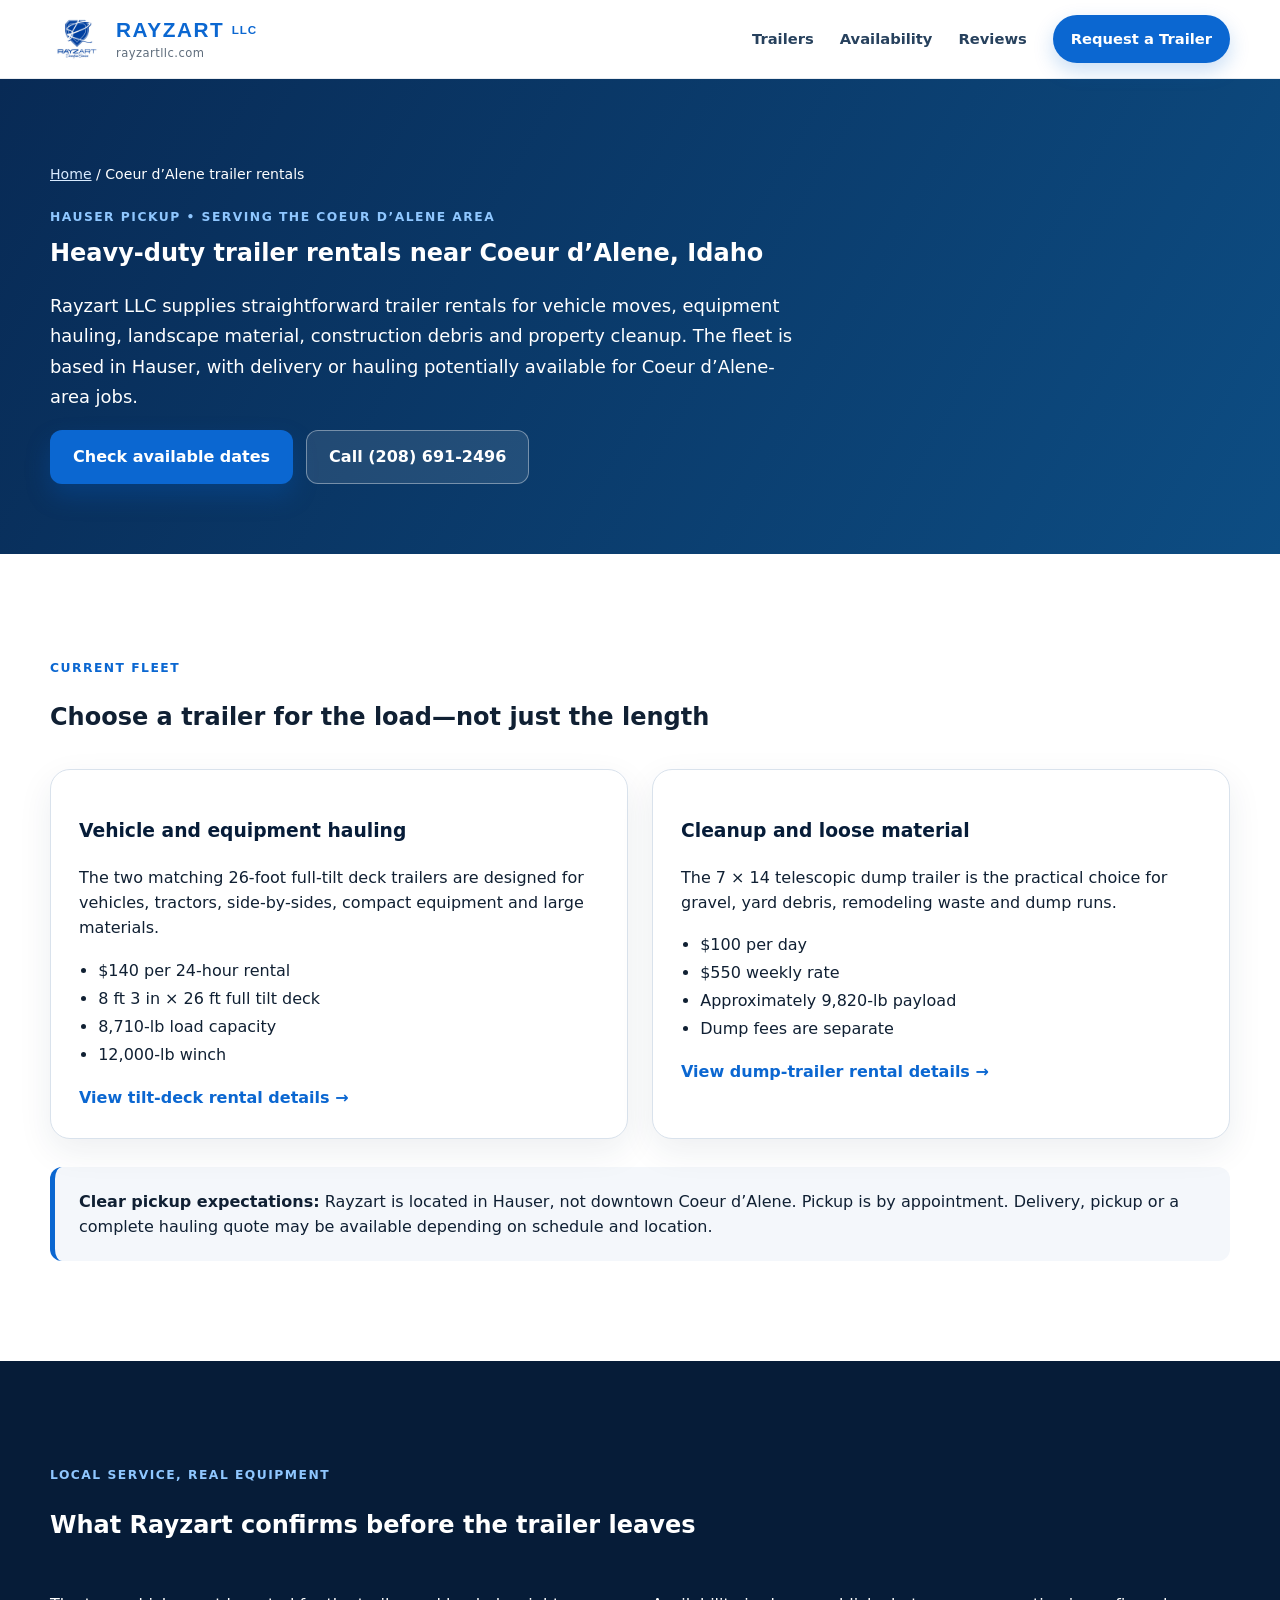
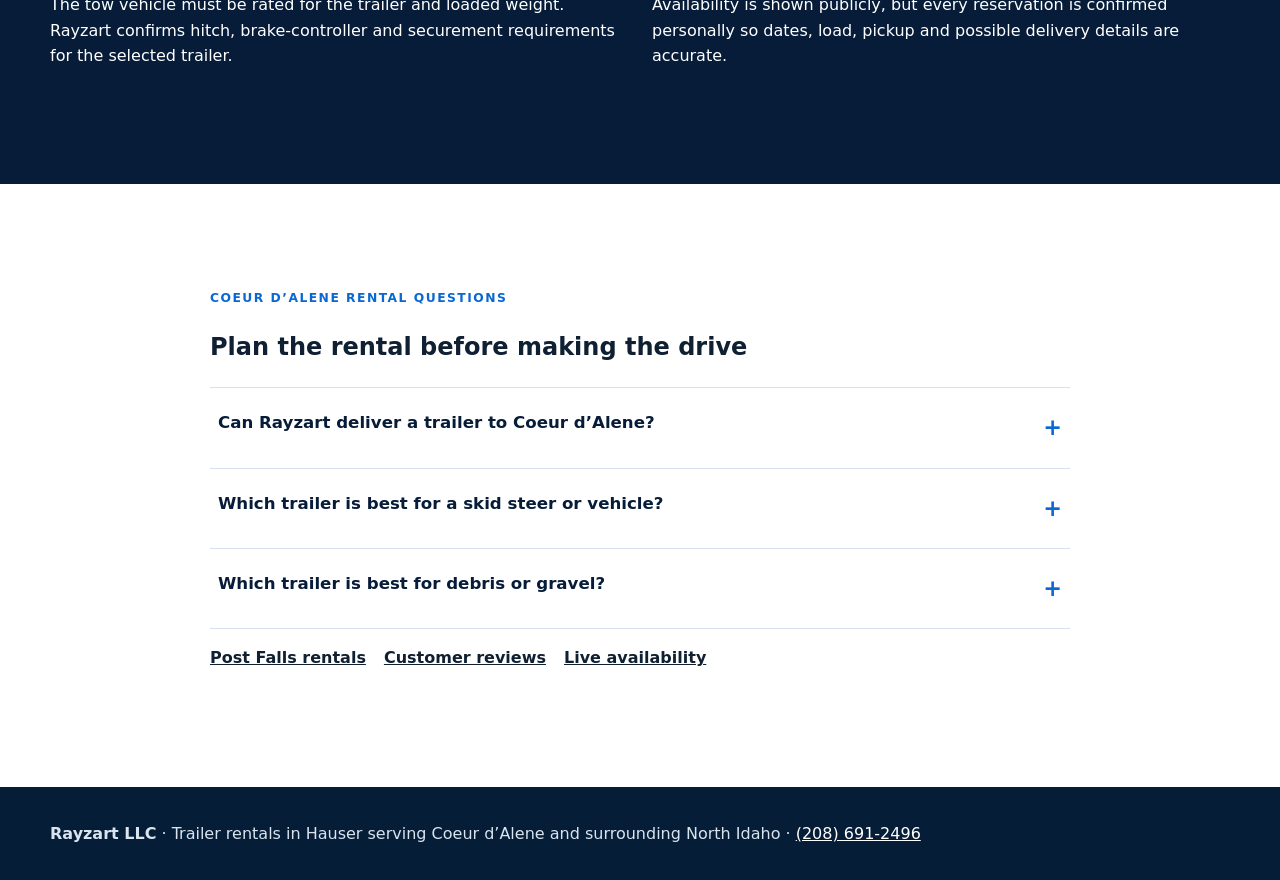
==== coeur-dalene-trailer-rental/index.html @ 51b3e33e "Add coeur-dalene-trailer-rental search landing page" ====
<!doctype html>
<html lang="en">
<head>
  <meta charset="utf-8">
  <meta name="viewport" content="width=device-width,initial-scale=1,viewport-fit=cover">
  <title>Trailer Rentals Near Coeur d’Alene, ID | Rayzart LLC</title>
  <meta name="description" content="Heavy-duty tilt-deck and dump trailer rentals serving Coeur d’Alene and North Idaho. See clear rates, Hauser pickup details, towing requirements and availability.">
  <meta name="robots" content="index,follow,max-image-preview:large">
  <link rel="canonical" href="https://rayzartllc.com/coeur-dalene-trailer-rental/">
  <meta property="og:title" content="Trailer Rentals Near Coeur d’Alene, Idaho | Rayzart LLC">
  <meta property="og:description" content="Tilt-deck and dump trailer rentals for Coeur d’Alene-area projects, with pickup in Hauser.">
  <meta property="og:type" content="website">
  <meta property="og:url" content="https://rayzartllc.com/coeur-dalene-trailer-rental/">
  <meta property="og:image" content="https://rayzartllc.com/assets/images/rayzart-social.webp">
  <link rel="icon" href="/assets/images/rayzart-logo.png">
  <link rel="stylesheet" href="/assets/styles.css?v=20260804-2">
  <script type="application/ld+json">
  {
    "@context": "https://schema.org",
    "@graph": [
      {
        "@type": "LocalBusiness",
        "@id": "https://rayzartllc.com/#business",
        "name": "Rayzart LLC",
        "legalName": "Rayzart Diversified Services LLC",
        "url": "https://rayzartllc.com/",
        "telephone": "+1-208-691-2496",
        "priceRange": "$100-$140 per day",
        "address": {"@type": "PostalAddress", "streetAddress": "18281 W Spuler Ln", "addressLocality": "Hauser", "addressRegion": "ID", "postalCode": "83854", "addressCountry": "US"}
      },
      {
        "@type": "Service",
        "@id": "https://rayzartllc.com/coeur-dalene-trailer-rental/#service",
        "name": "Trailer rentals serving Coeur d’Alene, Idaho",
        "serviceType": "Trailer rental service",
        "provider": {"@id": "https://rayzartllc.com/#business"},
        "areaServed": {"@type": "City", "name": "Coeur d’Alene, Idaho"},
        "url": "https://rayzartllc.com/coeur-dalene-trailer-rental/"
      }
    ]
  }
  </script>
  <style>
    .seo-hero{background:linear-gradient(120deg,#082a55,#0d4d83);color:#fff;padding:84px 0 70px}.seo-hero h1{color:#fff;max-width:880px;margin:.4rem 0 1rem}.seo-hero p{max-width:760px;font-size:1.12rem;line-height:1.7}
    .seo-breadcrumbs{font-size:.88rem;margin-bottom:18px}.seo-breadcrumbs a{color:#d9ebff}.seo-grid{display:grid;grid-template-columns:repeat(2,minmax(0,1fr));gap:24px;margin-top:32px}.seo-card{border:1px solid var(--line);border-radius:20px;padding:28px;background:#fff;box-shadow:0 12px 34px rgba(20,49,77,.08)}.seo-card h2,.seo-card h3{color:var(--navy)}.seo-card ul{padding-left:1.2rem;line-height:1.75}.seo-note{background:#f4f7fb;border-left:5px solid var(--blue);padding:22px 24px;border-radius:12px;margin-top:28px}.seo-links a{font-weight:700;margin-right:18px}.seo-footer{padding:34px 0;background:#061d38;color:#d9e4ef}.seo-footer a{color:#fff}@media(max-width:760px){.seo-grid{grid-template-columns:1fr}.seo-hero{padding:58px 0 52px}}
  </style>
</head>
<body>
  <header class="site-header"><div class="container header-inner"><a class="brand" href="/" aria-label="Rayzart LLC home"><img src="/assets/images/rayzart-logo.png" alt="Rayzart logo" width="58" height="58"><span><strong>RAYZART<b class="brand-llc"> LLC</b></strong><small>rayzartllc.com</small></span></a><nav class="main-nav" aria-label="Main navigation"><a href="/#trailers">Trailers</a><a href="/#availability">Availability</a><a href="/#reviews">Reviews</a><a href="/#contact" class="nav-cta">Request a Trailer</a></nav></div></header>
  <main>
    <section class="seo-hero"><div class="container"><div class="seo-breadcrumbs"><a href="/">Home</a> / Coeur d’Alene trailer rentals</div><span class="section-kicker light">Hauser pickup • Serving the Coeur d’Alene area</span><h1>Heavy-duty trailer rentals near Coeur d’Alene, Idaho</h1><p>Rayzart LLC supplies straightforward trailer rentals for vehicle moves, equipment hauling, landscape material, construction debris and property cleanup. The fleet is based in Hauser, with delivery or hauling potentially available for Coeur d’Alene-area jobs.</p><div class="hero-actions"><a class="button button-primary" href="/#availability">Check available dates</a><a class="button button-secondary" href="tel:+12086912496">Call (208) 691-2496</a></div></div></section>
    <section class="section"><div class="container"><span class="section-kicker">Current fleet</span><h2>Choose a trailer for the load—not just the length</h2><div class="seo-grid"><article class="seo-card"><h3>Vehicle and equipment hauling</h3><p>The two matching 26-foot full-tilt deck trailers are designed for vehicles, tractors, side-by-sides, compact equipment and large materials.</p><ul><li>$140 per 24-hour rental</li><li>8 ft 3 in × 26 ft full tilt deck</li><li>8,710-lb load capacity</li><li>12,000-lb winch</li></ul><a class="text-link" href="/tilt-deck-trailer-rental/">View tilt-deck rental details →</a></article><article class="seo-card"><h3>Cleanup and loose material</h3><p>The 7 × 14 telescopic dump trailer is the practical choice for gravel, yard debris, remodeling waste and dump runs.</p><ul><li>$100 per day</li><li>$550 weekly rate</li><li>Approximately 9,820-lb payload</li><li>Dump fees are separate</li></ul><a class="text-link" href="/dump-trailer-rental/">View dump-trailer rental details →</a></article></div><div class="seo-note"><strong>Clear pickup expectations:</strong> Rayzart is located in Hauser, not downtown Coeur d’Alene. Pickup is by appointment. Delivery, pickup or a complete hauling quote may be available depending on schedule and location.</div></div></section>
    <section class="section section-dark"><div class="container"><span class="section-kicker light">Local service, real equipment</span><h2>What Rayzart confirms before the trailer leaves</h2><div class="seo-grid"><div><p>The tow vehicle must be rated for the trailer and loaded weight. Rayzart confirms hitch, brake-controller and securement requirements for the selected trailer.</p></div><div><p>Availability is shown publicly, but every reservation is confirmed personally so dates, load, pickup and possible delivery details are accurate.</p></div></div></div></section>
    <section class="section"><div class="container narrow"><span class="section-kicker">Coeur d’Alene rental questions</span><h2>Plan the rental before making the drive</h2><div class="faq-list"><details><summary>Can Rayzart deliver a trailer to Coeur d’Alene?</summary><p>Delivery may be available for an added charge depending on the trailer, destination and schedule. Ask for a quote when requesting dates.</p></details><details><summary>Which trailer is best for a skid steer or vehicle?</summary><p>A tilt-deck trailer is generally the better fit for equipment or vehicles that roll onto the deck. Rayzart will confirm the machine dimensions, weight and towing setup before release.</p></details><details><summary>Which trailer is best for debris or gravel?</summary><p>The telescopic dump trailer is intended for loose material and cleanup loads. Dump fees are separate unless a written quote says otherwise.</p></details></div><p class="seo-links"><a href="/post-falls-trailer-rental/">Post Falls rentals</a><a href="/#reviews">Customer reviews</a><a href="/#availability">Live availability</a></p></div></section>
  </main>
  <footer class="seo-footer"><div class="container"><strong>Rayzart LLC</strong> · Trailer rentals in Hauser serving Coeur d’Alene and surrounding North Idaho · <a href="tel:+12086912496">(208) 691-2496</a></div></footer>
</body>
</html>
---- assets/styles.css ----
:root{
  --navy:#061c38;
  --navy-2:#082a55;
  --blue:#0b67d1;
  --blue-2:#2f86e8;
  --sky:#e9f3ff;
  --ink:#102033;
  --muted:#5f6d7c;
  --line:#d9e2ec;
  --paper:#ffffff;
  --off:#f5f8fb;
  --green:#137a51;
  --shadow:0 18px 50px rgba(5,29,58,.14);
  --radius:22px;
  --container:min(1180px,calc(100% - 40px));
}
*{box-sizing:border-box}
html{scroll-behavior:smooth}
body{margin:0;font-family:Inter,ui-sans-serif,system-ui,-apple-system,BlinkMacSystemFont,"Segoe UI",sans-serif;color:var(--ink);background:#fff;line-height:1.58}
img{max-width:100%;display:block}
a{color:inherit}
button,input,select,textarea{font:inherit}
button{cursor:pointer}
.container{width:var(--container);margin-inline:auto}
.narrow{max-width:860px}
.skip-link{position:absolute;left:-999px;top:8px;background:#fff;padding:10px 16px;z-index:9999}
.skip-link:focus{left:8px}
.sr-only{position:absolute!important;width:1px;height:1px;padding:0;margin:-1px;overflow:hidden;clip:rect(0,0,0,0);white-space:nowrap;border:0}

.site-header{position:sticky;top:0;z-index:100;background:rgba(255,255,255,.94);backdrop-filter:blur(16px);border-bottom:1px solid rgba(15,51,87,.09)}
.header-inner{height:78px;display:flex;align-items:center;justify-content:space-between;gap:20px}
.brand{display:flex;align-items:center;gap:12px;text-decoration:none}
.brand img{width:54px;height:54px;object-fit:contain}
.brand span{display:flex;flex-direction:column;line-height:1.05}
.brand strong{font-family:"Arial Black","Segoe UI Black","Arial",sans-serif;font-size:1.3rem;font-weight:900;letter-spacing:.075em;color:var(--blue)}
.brand-llc{font-size:.56em;letter-spacing:.08em;margin-left:.28em;vertical-align:.24em}
.brand small{font-size:.72rem;margin-top:6px;color:var(--muted);letter-spacing:.04em}
.main-nav{display:flex;align-items:center;gap:26px}
.main-nav a{text-decoration:none;font-weight:700;font-size:.92rem;color:#27415d}
.main-nav a:hover{color:var(--blue)}
.main-nav .nav-cta{background:var(--blue);color:white;padding:12px 18px;border-radius:999px;box-shadow:0 8px 20px rgba(11,103,209,.22)}
.menu-toggle{display:none;border:0;background:transparent;padding:8px}
.menu-toggle span:not(.sr-only){display:block;width:26px;height:2px;background:var(--navy);margin:5px}

.hero{position:relative;min-height:680px;display:grid;align-items:center;color:white;overflow:hidden}
.hero-media{position:absolute;inset:0;background-image:url("images/deck-trailer-hero.webp");background-size:cover;background-position:center 50%}
.hero-overlay{position:absolute;inset:0;background:linear-gradient(90deg,rgba(3,18,37,.93) 0%,rgba(5,30,61,.80) 44%,rgba(5,30,61,.22) 74%,rgba(5,30,61,.08) 100%),linear-gradient(0deg,rgba(3,18,37,.24),rgba(3,18,37,.08))}
.hero-content{position:relative;padding:110px 0 92px}
.eyebrow,.section-kicker{display:inline-block;font-weight:800;text-transform:uppercase;letter-spacing:.12em;font-size:.77rem;color:var(--blue)}
.eyebrow{color:#a9d3ff;background:rgba(14,95,184,.18);border:1px solid rgba(153,204,255,.25);padding:8px 12px;border-radius:999px}
.hero h1{max-width:760px;margin:22px 0 18px;font-size:clamp(3rem,6.2vw,5.9rem);line-height:.94;letter-spacing:-.055em}
.hero p{max-width:650px;font-size:1.2rem;color:#dbe9f8;margin:0 0 32px}
.hero-actions{display:flex;gap:13px;flex-wrap:wrap}
.button{display:inline-flex;justify-content:center;align-items:center;min-height:50px;padding:13px 22px;border-radius:12px;text-decoration:none;font-weight:850;border:1px solid transparent;transition:.2s ease}
.button:hover{transform:translateY(-2px)}
.button-primary{background:var(--blue);color:white;box-shadow:0 12px 24px rgba(5,94,196,.28)}
.button-secondary{background:rgba(255,255,255,.10);border-color:rgba(255,255,255,.38);color:white}
.button-light{background:#fff;color:var(--navy)}
.button-outline-light{border-color:rgba(255,255,255,.55);color:#fff;background:transparent}
.button-full{width:100%}
.trust-strip{margin-top:56px;display:flex;gap:0;width:min(700px,100%);border-top:1px solid rgba(255,255,255,.25);border-bottom:1px solid rgba(255,255,255,.25)}
.trust-strip div{display:flex;flex-direction:column;padding:18px 30px 18px 0;margin-right:30px;border-right:1px solid rgba(255,255,255,.2)}
.trust-strip div:last-child{border-right:0}
.trust-strip strong{font-size:1.05rem}
.trust-strip span{font-size:.78rem;color:#cbdced}

.quick-fit{background:var(--navy);color:#fff}
.quick-fit-grid{display:grid;grid-template-columns:1.1fr repeat(3,1fr);align-items:stretch}
.quick-fit-grid>div,.quick-fit-grid>a{padding:28px 26px;border-right:1px solid rgba(255,255,255,.12)}
.quick-fit-grid>a{display:flex;flex-direction:column;text-decoration:none;transition:.2s;background:rgba(255,255,255,.015)}
.quick-fit-grid>a:hover{background:rgba(47,134,232,.16)}
.quick-fit-grid h2{margin:4px 0 0;font-size:1.45rem}
.quick-fit-grid a span{font-size:.78rem;color:#aebfd1;margin-bottom:8px}
.quick-fit-grid a strong{font-size:.96rem}
.section-kicker.light{color:#8fc7ff}

.section{padding:100px 0}
.section-heading{margin-bottom:40px}
.section-heading.split{display:flex;justify-content:space-between;align-items:end;gap:40px}
.section-heading.centered{text-align:center;max-width:760px;margin:0 auto 44px}
.section-heading h2,.requirements-intro h2,.service-area h2,.availability-grid h2,.contact-card h2{font-size:clamp(2.1rem,4vw,3.6rem);line-height:1.05;letter-spacing:-.045em;margin:10px 0 14px;color:var(--navy)}
.section-heading p{max-width:520px;color:var(--muted);margin:0}

.trailer-grid{display:grid;grid-template-columns:repeat(3,1fr);gap:24px}
.trailer-card{background:#fff;border:1px solid var(--line);border-radius:var(--radius);overflow:hidden;box-shadow:0 12px 34px rgba(20,49,77,.08);display:flex;flex-direction:column}
.trailer-card:hover{box-shadow:var(--shadow)}
.card-image{position:relative;aspect-ratio:1.55;overflow:hidden;background:#dbe4ef}
.card-image img{width:100%;height:100%;object-fit:cover;transition:transform .5s}
.trailer-card:hover .card-image img{transform:scale(1.025)}
#dump-trailer .card-image img{transform:rotate(180deg)}
#dump-trailer:hover .card-image img{transform:rotate(180deg) scale(1.025)}
.badge{position:absolute;top:16px;left:16px;background:#fff;color:var(--navy);font-size:.72rem;font-weight:900;text-transform:uppercase;letter-spacing:.09em;padding:8px 10px;border-radius:999px;box-shadow:0 8px 20px rgba(0,0,0,.16)}
.badge-dark{background:var(--navy);color:#fff}
.badge-green{background:var(--green);color:#fff}
#dump-trailer .badge-green{top:auto;bottom:16px}
.card-body{padding:26px;display:flex;flex-direction:column;height:100%}
.card-topline{display:flex;justify-content:space-between;gap:18px;align-items:start}
.card-kicker{font-size:.72rem;color:var(--blue);font-weight:850;text-transform:uppercase;letter-spacing:.11em}
.card-body h3{font-size:1.55rem;line-height:1.05;margin:5px 0 0;color:var(--navy)}
.price{text-align:right;display:flex;flex-direction:column;white-space:nowrap}
.price strong{font-size:1.55rem;color:var(--blue);line-height:1}
.price span{font-size:.68rem;color:var(--muted);margin-top:5px}
.card-body>p{color:var(--muted);font-size:.94rem}
.spec-list{list-style:none;padding:0;margin:10px 0 24px;border-top:1px solid var(--line)}
.spec-list li{padding:9px 0;border-bottom:1px solid var(--line);font-size:.88rem;display:flex;align-items:center}
.spec-list li:before{content:"";width:7px;height:7px;border-radius:50%;background:var(--blue);margin-right:10px}
.text-link{margin-top:auto;color:var(--blue);font-weight:850;text-decoration:none}
.text-link span{transition:.2s;display:inline-block}
.text-link:hover span{transform:translateX(4px)}
.rental-note{margin-top:24px;background:var(--sky);border-left:4px solid var(--blue);border-radius:12px;padding:18px 22px;display:flex;gap:12px;align-items:center}
.rental-note span{color:#536b83}

.section-dark{background:var(--navy);color:#fff}
.availability-grid{display:grid;grid-template-columns:1.05fr .95fr;gap:70px;align-items:start}
.availability-grid h2{color:#fff}
.availability-grid>div>p{color:#c2d3e4;max-width:580px}
.availability-calendar{margin-top:32px;background:#fff;color:var(--ink);border-radius:20px;padding:22px;box-shadow:0 20px 55px rgba(0,0,0,.24)}
.calendar-month-bar{display:grid;grid-template-columns:42px 1fr 42px;align-items:center;gap:10px;margin:0 0 14px}
.calendar-month-bar h3{text-align:center;margin:0;color:var(--navy);font-size:1.18rem}
.calendar-month-bar button{width:42px;height:38px;border:1px solid var(--line);border-radius:10px;background:#f5f8fb;color:var(--navy);font-size:1.55rem;line-height:1}
.calendar-month-bar button:hover:not(:disabled){border-color:var(--blue);color:var(--blue)}
.calendar-month-bar button:disabled{opacity:.35;cursor:not-allowed}
.calendar-grid{display:grid;grid-template-columns:repeat(7,minmax(0,1fr));gap:5px}
.calendar-weekday{text-align:center;color:var(--muted);font-size:.68rem;font-weight:900;text-transform:uppercase;padding:4px 0}
.calendar-day{position:relative;min-height:82px;border:1px solid #dbe5ee;border-radius:9px;background:#f8fbfd;color:var(--navy);padding:7px 5px;text-align:left;font-weight:850;overflow:hidden}
.calendar-day:hover:not(:disabled){border-color:var(--blue);box-shadow:0 0 0 2px rgba(11,103,209,.1)}
.calendar-day.today{box-shadow:inset 0 0 0 2px var(--blue)}
.calendar-day.past{background:#f3f5f7;color:#9aa5b1;opacity:.7;cursor:not-allowed}
.calendar-day.has-bookings{background:#fff;border-color:#cbd7e3}
.calendar-date-number{display:block;line-height:1}
.calendar-events{display:flex;flex-direction:column;gap:3px;margin-top:8px}
.calendar-booking{display:block;border-radius:5px;padding:3px 4px;color:#fff;font-size:.52rem;line-height:1.08;font-weight:900;letter-spacing:.01em;text-align:center}
.calendar-booking.trailer-23{background:#1768c5}
.calendar-booking.trailer-26{background:#b85c00}
.calendar-booking.trailer-dump{background:#187653}
.calendar-booking.trailer-deck-limited{background:#6a4ca3}
.calendar-empty{min-height:82px}
.calendar-legend{display:flex;flex-wrap:wrap;gap:9px 16px;margin-top:15px;font-size:.7rem;color:#52667a;font-weight:750}
.calendar-legend span{display:flex;align-items:center;gap:6px}
.calendar-legend i{width:12px;height:12px;border-radius:4px;border:0}
.calendar-legend .legend-23{background:#1768c5}
.calendar-legend .legend-26{background:#b85c00}
.calendar-legend .legend-dump{background:#187653}
.calendar-note{font-size:.72rem!important;color:var(--muted)!important;margin:13px 0 0!important;line-height:1.45}
.process{margin-top:38px;display:grid;gap:18px}
.process>div{display:grid;grid-template-columns:44px 1fr;gap:14px;align-items:start}
.process span{width:38px;height:38px;border-radius:50%;display:grid;place-items:center;background:#0e5fba;font-weight:900}
.process p{margin:0;color:#c6d7e7}
.process strong{color:#fff}
.availability-form{background:#fff;color:var(--ink);border-radius:var(--radius);padding:28px;box-shadow:0 24px 70px rgba(0,0,0,.3)}
.form-header{display:flex;justify-content:space-between;align-items:center;margin-bottom:22px;padding-bottom:16px;border-bottom:1px solid var(--line)}
.form-header strong{font-size:1.18rem;color:var(--navy)}
.form-header span{font-size:.74rem;color:var(--green);font-weight:800}
.availability-form label{display:block;font-size:.78rem;font-weight:850;color:#344c65;margin-bottom:14px}
.availability-form input,.availability-form select,.availability-form textarea{width:100%;margin-top:7px;border:1px solid #cbd7e3;border-radius:10px;padding:12px 13px;background:#fbfdff;color:var(--ink);outline:none}
.availability-form input:focus,.availability-form select:focus,.availability-form textarea:focus{border-color:var(--blue);box-shadow:0 0 0 3px rgba(11,103,209,.12)}
.form-row{display:grid;grid-template-columns:1fr 1fr;gap:14px}
.date-check{margin:-1px 0 15px;border-radius:10px;background:#edf5ff;color:#355a7d;padding:10px 12px;font-size:.76rem;line-height:1.4}
.date-check.limited{background:#fff4cf;color:#6d5200}
.date-check.booked{background:#fde7e7;color:#842929}
.date-check.open{background:#e9f7ef;color:#176640}
.form-status{min-height:24px;font-size:.83rem;margin:12px 0 0;color:#42617f}

.service-grid{display:grid;grid-template-columns:repeat(3,1fr);gap:20px}
.service-grid article{background:var(--off);padding:34px;border-radius:20px;border:1px solid #e1e8f0}
.service-number{font-size:.78rem;font-weight:900;letter-spacing:.15em;color:var(--blue)}
.service-grid h3{font-size:1.4rem;color:var(--navy);margin:30px 0 8px}
.service-grid p{color:var(--muted);margin:0}

.requirements{background:var(--off)}
.requirements-grid{display:grid;grid-template-columns:.75fr 1.25fr;gap:70px;align-items:start}
.requirements-intro{position:sticky;top:110px}
.requirements-intro p{color:var(--muted)}
.checklist{display:grid;grid-template-columns:1fr 1fr;gap:16px}
.checklist>div{background:#fff;border:1px solid var(--line);padding:23px;border-radius:16px;display:grid;grid-template-columns:34px 1fr;gap:12px}
.checklist span{width:28px;height:28px;border-radius:50%;background:#e8f4ff;color:var(--blue);font-weight:900;display:grid;place-items:center}
.checklist p{margin:0;color:var(--muted);font-size:.9rem}
.checklist strong{color:var(--navy)}

.service-area{padding:90px 0;background:linear-gradient(135deg,#082a55 0%,#0b67d1 100%);color:#fff;overflow:hidden}
.service-area-grid{display:grid;grid-template-columns:.85fr 1.15fr;gap:70px;align-items:center}
.service-area h2{color:#fff}
.service-area p{color:#d6e7f8;max-width:520px}
.city-cloud{display:flex;flex-wrap:wrap;gap:12px;align-content:center}
.city-cloud span{padding:12px 17px;border:1px solid rgba(255,255,255,.3);background:rgba(255,255,255,.08);border-radius:999px;font-weight:750;font-size:.9rem}
.city-cloud span:nth-child(2n){transform:translateY(5px)}

.faq-section{background:#fff}
.faq-list{border-top:1px solid var(--line)}
.faq-list details{border-bottom:1px solid var(--line)}
.faq-list summary{font-weight:850;color:var(--navy);font-size:1.04rem;padding:22px 8px;cursor:pointer;list-style:none;display:flex;justify-content:space-between}
.faq-list summary::-webkit-details-marker{display:none}
.faq-list summary:after{content:"+";color:var(--blue);font-size:1.4rem}
.faq-list details[open] summary:after{content:"–"}
.faq-list p{padding:0 8px 22px;color:var(--muted);margin:0;max-width:740px}

.contact-section{padding:0 0 100px}
.contact-card{border-radius:26px;background:var(--navy);color:#fff;padding:56px;display:flex;align-items:center;justify-content:space-between;gap:40px;box-shadow:var(--shadow)}
.contact-card h2{color:#fff;margin-bottom:10px}
.contact-card p{color:#cbdced;margin:0;max-width:610px}
.contact-actions{display:flex;gap:10px;flex-wrap:wrap;justify-content:flex-end;min-width:300px}
.contact-actions small{width:100%;text-align:right;color:#9eb3c8;margin-top:6px}

.site-footer{background:#041326;color:#aabbd0;padding:52px 0 90px}
.footer-grid{display:grid;grid-template-columns:1.6fr repeat(3,1fr);gap:30px;padding-bottom:30px;border-bottom:1px solid rgba(255,255,255,.12)}
.footer-grid>div{display:flex;flex-direction:column;gap:5px}
.footer-grid strong{color:#fff;font-size:.9rem}
.footer-grid span{font-size:.8rem}
.footer-brand{flex-direction:row!important;align-items:center;gap:12px!important}
.footer-brand img{width:48px;height:48px}
.footer-bottom{display:flex;justify-content:space-between;padding-top:22px;font-size:.78rem}
.footer-bottom a{color:#fff;text-decoration:none}

.mobile-action-bar{display:none}

@media (max-width:960px){
  .menu-toggle{display:block}
  .main-nav{display:none;position:absolute;top:78px;left:0;right:0;background:#fff;flex-direction:column;align-items:stretch;padding:18px 22px 24px;border-bottom:1px solid var(--line);box-shadow:0 14px 30px rgba(0,0,0,.12)}
  .main-nav.open{display:flex}
  .main-nav a{padding:10px 4px}
  .main-nav .nav-cta{text-align:center}
  .hero{min-height:650px}
  .hero-overlay{background:linear-gradient(90deg,rgba(3,18,37,.95),rgba(5,30,61,.74) 75%,rgba(5,30,61,.48))}
  .quick-fit-grid{grid-template-columns:1fr 1fr}
  .quick-fit-grid>div{grid-column:1/-1}
  .trailer-grid{grid-template-columns:1fr 1fr}
  .trailer-card:last-child{grid-column:1/-1}
  .availability-grid,.requirements-grid,.service-area-grid{grid-template-columns:1fr}
  .requirements-intro{position:static}
  .service-grid{grid-template-columns:1fr}
  .contact-card{align-items:flex-start;flex-direction:column}
  .contact-actions{justify-content:flex-start}
  .contact-actions small{text-align:left}
  .footer-grid{grid-template-columns:1fr 1fr}
}
@media (max-width:680px){
  :root{--container:min(100% - 28px,1180px)}
  body{padding-bottom:62px}
  .header-inner{height:70px}
  .brand img{width:48px;height:48px}
  .brand strong{font-size:1.08rem}
  .brand small{font-size:.64rem}
  .main-nav{top:70px}
  .hero{min-height:700px}
  .hero-media{background-position:55% center}
  .hero-content{padding:86px 0 70px}
  .hero h1{font-size:clamp(3rem,14vw,4.45rem)}
  .hero p{font-size:1rem}
  .hero-actions .button{width:100%}
  .trust-strip{margin-top:42px}
  .trust-strip div{padding:15px 12px 15px 0;margin-right:12px}
  .trust-strip span{font-size:.69rem}
  .quick-fit-grid{grid-template-columns:1fr}
  .quick-fit-grid>div,.quick-fit-grid>a{border-right:0;border-bottom:1px solid rgba(255,255,255,.12)}
  .section{padding:74px 0}
  .section-heading.split{display:block}
  .section-heading.split p{margin-top:16px}
  .trailer-grid{grid-template-columns:1fr}
  .trailer-card:last-child{grid-column:auto}
  .card-topline{gap:10px}
  .rental-note{align-items:flex-start;flex-direction:column}
  .availability-form{padding:22px 18px}
  .availability-calendar{padding:18px 13px}
  .calendar-day{min-height:68px;padding:6px 3px;font-size:.8rem}
  .calendar-empty{min-height:68px}
  .calendar-events{gap:2px;margin-top:6px}
  .calendar-booking{padding:3px 2px;font-size:.45rem;letter-spacing:-.01em}
  .calendar-grid{gap:3px}
  .form-row{grid-template-columns:1fr}
  .checklist{grid-template-columns:1fr}
  .contact-card{padding:34px 24px}
  .contact-actions,.contact-actions .button{width:100%}
  .footer-grid{grid-template-columns:1fr}
  .footer-bottom{flex-direction:column;gap:12px}
  .mobile-action-bar{display:grid;position:fixed;z-index:120;bottom:0;left:0;right:0;grid-template-columns:1fr 1.4fr 1fr;background:#fff;border-top:1px solid var(--line);box-shadow:0 -8px 28px rgba(3,23,46,.15);padding-bottom:env(safe-area-inset-bottom)}
  .mobile-action-bar a{padding:14px 8px;text-align:center;text-decoration:none;font-weight:850;color:var(--navy);font-size:.86rem}
  .mobile-action-bar a:nth-child(2){background:var(--blue);color:#fff}
}
@media (prefers-reduced-motion:reduce){
  html{scroll-behavior:auto}
  *,*:before,*:after{animation-duration:.01ms!important;transition-duration:.01ms!important}
}
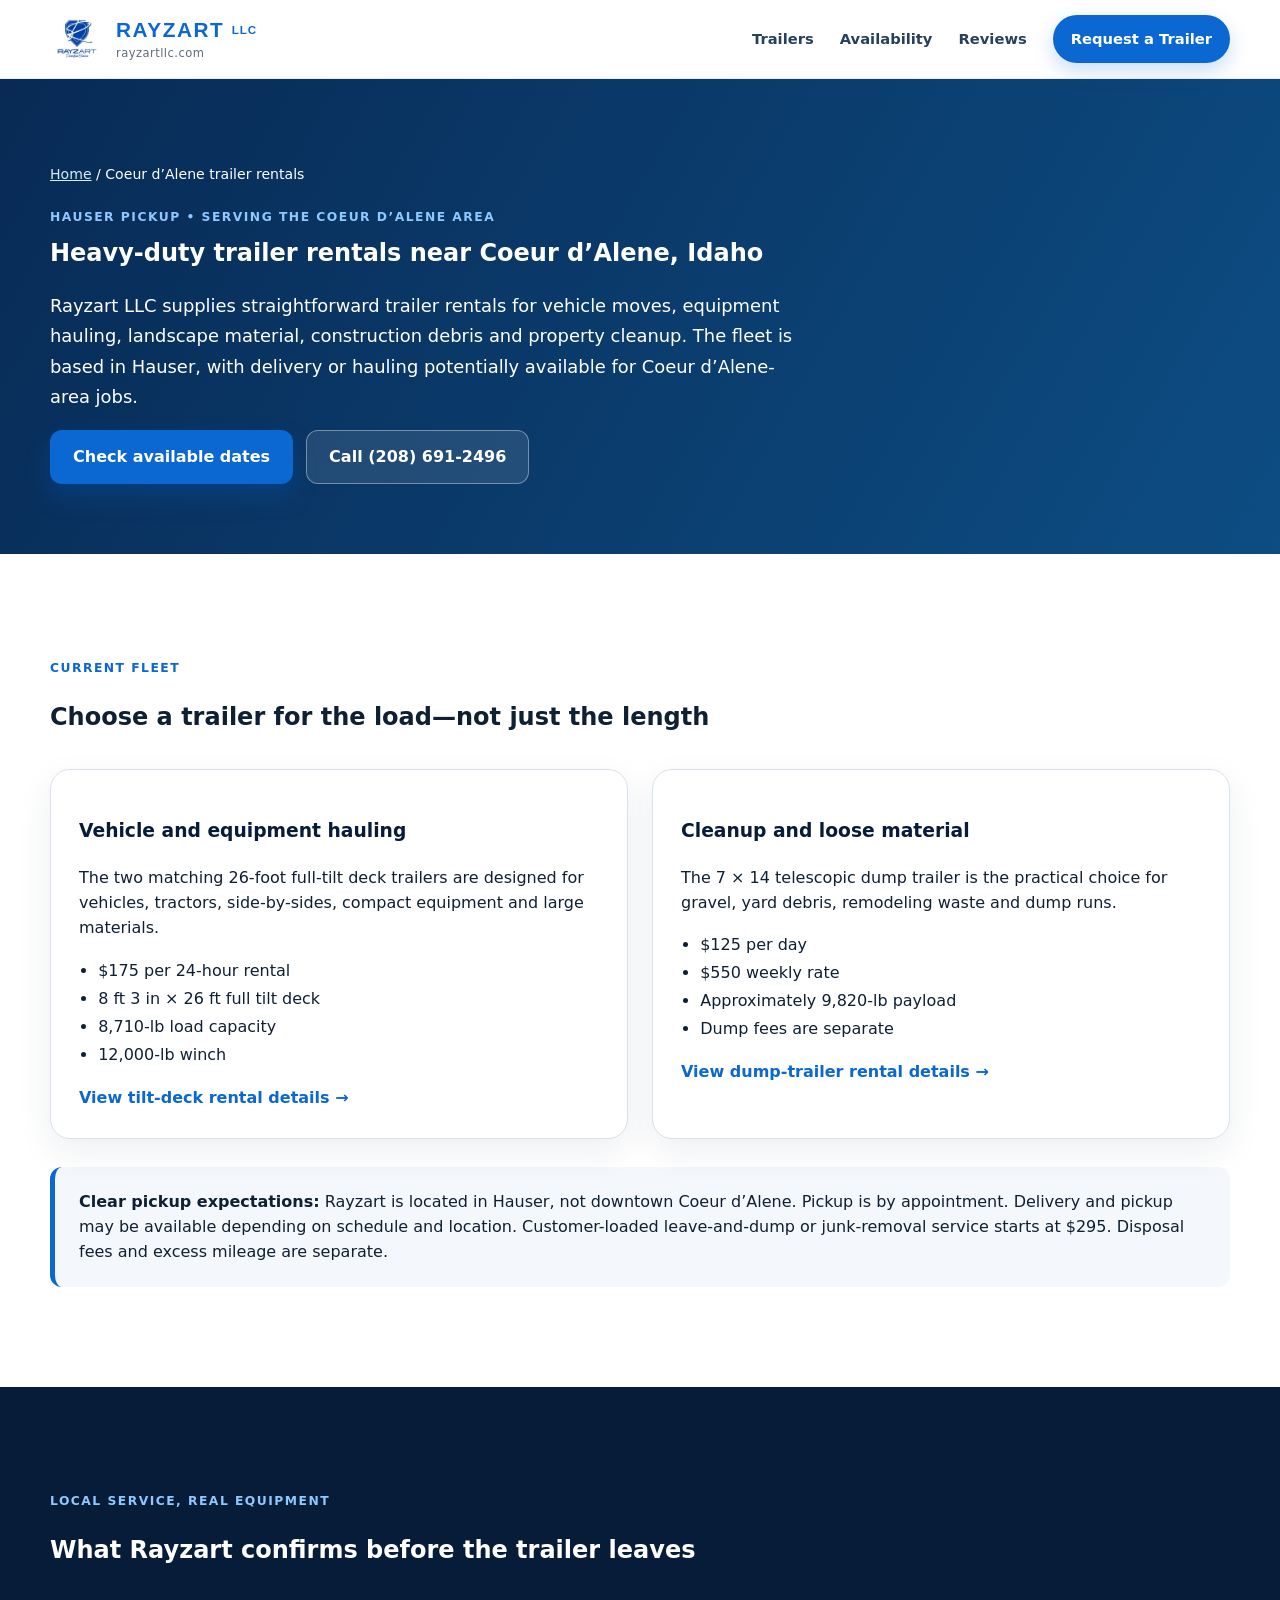
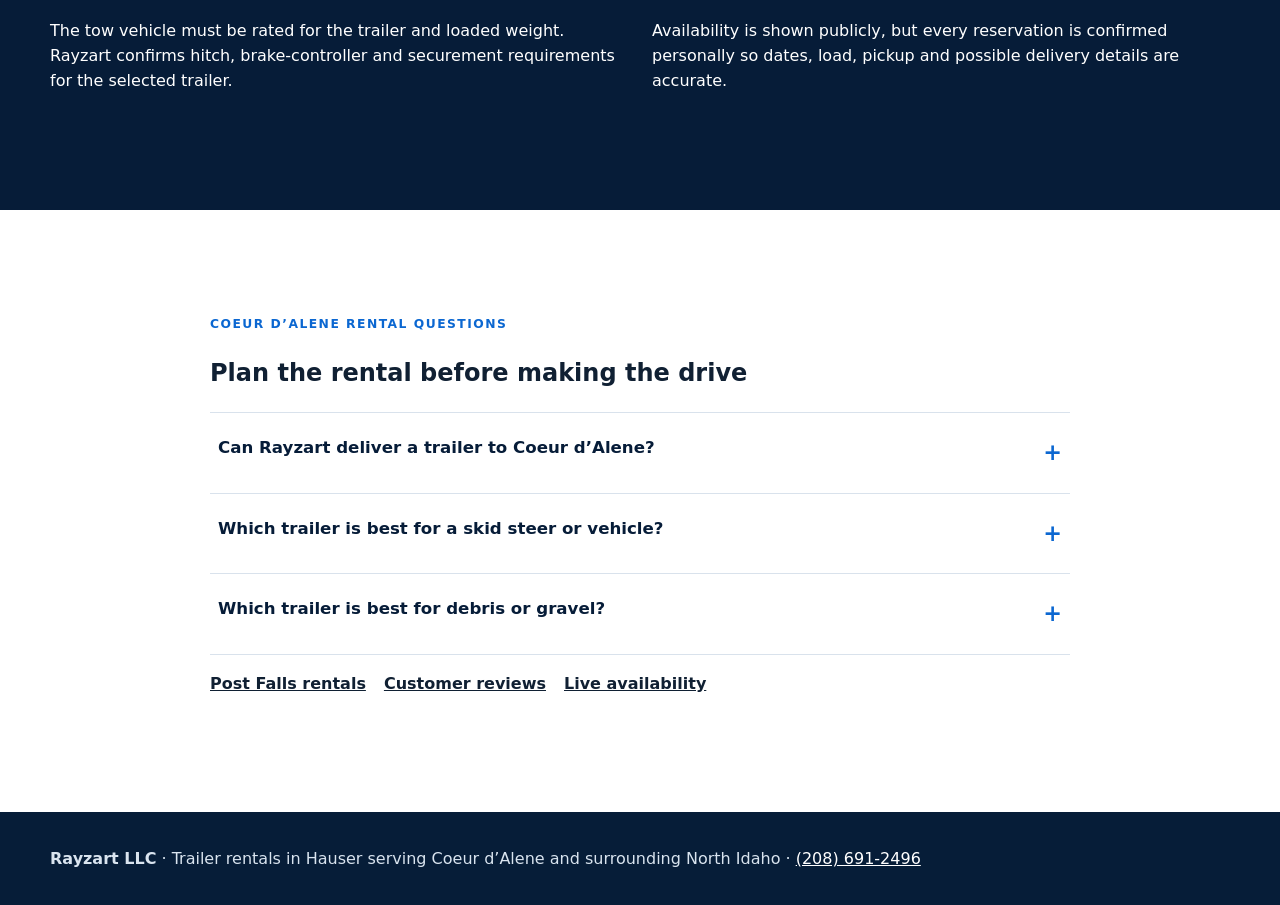
==== commit 13c48d30: "Update Coeur d'Alene trailer rental pricing" ====
--- a/coeur-dalene-trailer-rental/index.html
+++ b/coeur-dalene-trailer-rental/index.html
@@ -25,7 +25,7 @@
         "legalName": "Rayzart Diversified Services LLC",
         "url": "https://rayzartllc.com/",
         "telephone": "+1-208-691-2496",
-        "priceRange": "$100-$140 per day",
+        "priceRange": "$125-$175 per day",
         "address": {"@type": "PostalAddress", "streetAddress": "18281 W Spuler Ln", "addressLocality": "Hauser", "addressRegion": "ID", "postalCode": "83854", "addressCountry": "US"}
       },
       {
@@ -42,14 +42,14 @@
   </script>
   <style>
     .seo-hero{background:linear-gradient(120deg,#082a55,#0d4d83);color:#fff;padding:84px 0 70px}.seo-hero h1{color:#fff;max-width:880px;margin:.4rem 0 1rem}.seo-hero p{max-width:760px;font-size:1.12rem;line-height:1.7}
-    .seo-breadcrumbs{font-size:.88rem;margin-bottom:18px}.seo-breadcrumbs a{color:#d9ebff}.seo-grid{display:grid;grid-template-columns:repeat(2,minmax(0,1fr));gap:24px;margin-top:32px}.seo-card{border:1px solid var(--line);border-radius:20px;padding:28px;background:#fff;box-shadow:0 12px 34px rgba(20,49,77,.08)}.seo-card h2,.seo-card h3{color:var(--navy)}.seo-card ul{padding-left:1.2rem;line-height:1.75}.seo-note{background:#f4f7fb;border-left:5px solid var(--blue);padding:22px 24px;border-radius:12px;margin-top:28px}.seo-links a{font-weight:700;margin-right:18px}.seo-footer{padding:34px 0;background:#061d38;color:#d9e4ef}.seo-footer a{color:#fff}@media(max-width:760px){.seo-grid{grid-template-columns:1fr}.seo-hero{padding:58px 0 52px}}
+    .seo-breadcrumbs{font-size:.88rem;margin-bottom:18px}.seo-breadcrumbs a{color:#d9ebff}.seo-grid{display:grid;grid-template-columns:repeat(2,minmax(0,1fr));gap:24px;margin-top:32px}.seo-card{border:1px solid var(--line);border-radius:20px;padding:28px;background:#fff;box-shadow:0 12px 34px rgba(20,49,77,.08)}.seo-card h2,.seo-card h3{color:var(--navy)}.seo-card ul{padding-left:1.2rem;line-height:1.75}.seo-note{background:#f4f7fb;border-left:5px solid var(--blue);padding:22px 24px;border-radius:12px;margin-top:28px}.seo-links a{font-weight:700;margin-right:18px}.seo-footer{padding:34px 0;background:#061d38;color:#d9e4ef}.seo-footer a{color:#fff}.seo-header-cta{display:none}@media(max-width:960px){.seo-header-cta{display:inline-flex;padding:10px 14px;font-size:.85rem}}@media(max-width:760px){.seo-grid{grid-template-columns:1fr}.seo-hero{padding:58px 0 52px}}
   </style>
 </head>
 <body>
-  <header class="site-header"><div class="container header-inner"><a class="brand" href="/" aria-label="Rayzart LLC home"><img src="/assets/images/rayzart-logo.png" alt="Rayzart logo" width="58" height="58"><span><strong>RAYZART<b class="brand-llc"> LLC</b></strong><small>rayzartllc.com</small></span></a><nav class="main-nav" aria-label="Main navigation"><a href="/#trailers">Trailers</a><a href="/#availability">Availability</a><a href="/#reviews">Reviews</a><a href="/#contact" class="nav-cta">Request a Trailer</a></nav></div></header>
+  <header class="site-header"><div class="container header-inner"><a class="brand" href="/" aria-label="Rayzart LLC home"><img src="/assets/images/rayzart-logo.png" alt="Rayzart logo" width="58" height="58"><span><strong>RAYZART<b class="brand-llc"> LLC</b></strong><small>rayzartllc.com</small></span></a><nav class="main-nav" aria-label="Main navigation"><a href="/#trailers">Trailers</a><a href="/#availability">Availability</a><a href="/#reviews">Reviews</a><a href="/#contact" class="nav-cta">Request a Trailer</a></nav><a class="button button-primary seo-header-cta" href="/#availability">Check dates</a></div></header>
   <main>
     <section class="seo-hero"><div class="container"><div class="seo-breadcrumbs"><a href="/">Home</a> / Coeur d’Alene trailer rentals</div><span class="section-kicker light">Hauser pickup • Serving the Coeur d’Alene area</span><h1>Heavy-duty trailer rentals near Coeur d’Alene, Idaho</h1><p>Rayzart LLC supplies straightforward trailer rentals for vehicle moves, equipment hauling, landscape material, construction debris and property cleanup. The fleet is based in Hauser, with delivery or hauling potentially available for Coeur d’Alene-area jobs.</p><div class="hero-actions"><a class="button button-primary" href="/#availability">Check available dates</a><a class="button button-secondary" href="tel:+12086912496">Call (208) 691-2496</a></div></div></section>
-    <section class="section"><div class="container"><span class="section-kicker">Current fleet</span><h2>Choose a trailer for the load—not just the length</h2><div class="seo-grid"><article class="seo-card"><h3>Vehicle and equipment hauling</h3><p>The two matching 26-foot full-tilt deck trailers are designed for vehicles, tractors, side-by-sides, compact equipment and large materials.</p><ul><li>$140 per 24-hour rental</li><li>8 ft 3 in × 26 ft full tilt deck</li><li>8,710-lb load capacity</li><li>12,000-lb winch</li></ul><a class="text-link" href="/tilt-deck-trailer-rental/">View tilt-deck rental details →</a></article><article class="seo-card"><h3>Cleanup and loose material</h3><p>The 7 × 14 telescopic dump trailer is the practical choice for gravel, yard debris, remodeling waste and dump runs.</p><ul><li>$100 per day</li><li>$550 weekly rate</li><li>Approximately 9,820-lb payload</li><li>Dump fees are separate</li></ul><a class="text-link" href="/dump-trailer-rental/">View dump-trailer rental details →</a></article></div><div class="seo-note"><strong>Clear pickup expectations:</strong> Rayzart is located in Hauser, not downtown Coeur d’Alene. Pickup is by appointment. Delivery, pickup or a complete hauling quote may be available depending on schedule and location.</div></div></section>
+    <section class="section"><div class="container"><span class="section-kicker">Current fleet</span><h2>Choose a trailer for the load—not just the length</h2><div class="seo-grid"><article class="seo-card"><h3>Vehicle and equipment hauling</h3><p>The two matching 26-foot full-tilt deck trailers are designed for vehicles, tractors, side-by-sides, compact equipment and large materials.</p><ul><li>$175 per 24-hour rental</li><li>8 ft 3 in × 26 ft full tilt deck</li><li>8,710-lb load capacity</li><li>12,000-lb winch</li></ul><a class="text-link" href="/tilt-deck-trailer-rental/">View tilt-deck rental details →</a></article><article class="seo-card"><h3>Cleanup and loose material</h3><p>The 7 × 14 telescopic dump trailer is the practical choice for gravel, yard debris, remodeling waste and dump runs.</p><ul><li>$125 per day</li><li>$550 weekly rate</li><li>Approximately 9,820-lb payload</li><li>Dump fees are separate</li></ul><a class="text-link" href="/dump-trailer-rental/">View dump-trailer rental details →</a></article></div><div class="seo-note"><strong>Clear pickup expectations:</strong> Rayzart is located in Hauser, not downtown Coeur d’Alene. Pickup is by appointment. Delivery and pickup may be available depending on schedule and location. Customer-loaded leave-and-dump or junk-removal service starts at $295. Disposal fees and excess mileage are separate.</div></div></section>
     <section class="section section-dark"><div class="container"><span class="section-kicker light">Local service, real equipment</span><h2>What Rayzart confirms before the trailer leaves</h2><div class="seo-grid"><div><p>The tow vehicle must be rated for the trailer and loaded weight. Rayzart confirms hitch, brake-controller and securement requirements for the selected trailer.</p></div><div><p>Availability is shown publicly, but every reservation is confirmed personally so dates, load, pickup and possible delivery details are accurate.</p></div></div></div></section>
     <section class="section"><div class="container narrow"><span class="section-kicker">Coeur d’Alene rental questions</span><h2>Plan the rental before making the drive</h2><div class="faq-list"><details><summary>Can Rayzart deliver a trailer to Coeur d’Alene?</summary><p>Delivery may be available for an added charge depending on the trailer, destination and schedule. Ask for a quote when requesting dates.</p></details><details><summary>Which trailer is best for a skid steer or vehicle?</summary><p>A tilt-deck trailer is generally the better fit for equipment or vehicles that roll onto the deck. Rayzart will confirm the machine dimensions, weight and towing setup before release.</p></details><details><summary>Which trailer is best for debris or gravel?</summary><p>The telescopic dump trailer is intended for loose material and cleanup loads. Dump fees are separate unless a written quote says otherwise.</p></details></div><p class="seo-links"><a href="/post-falls-trailer-rental/">Post Falls rentals</a><a href="/#reviews">Customer reviews</a><a href="/#availability">Live availability</a></p></div></section>
   </main>
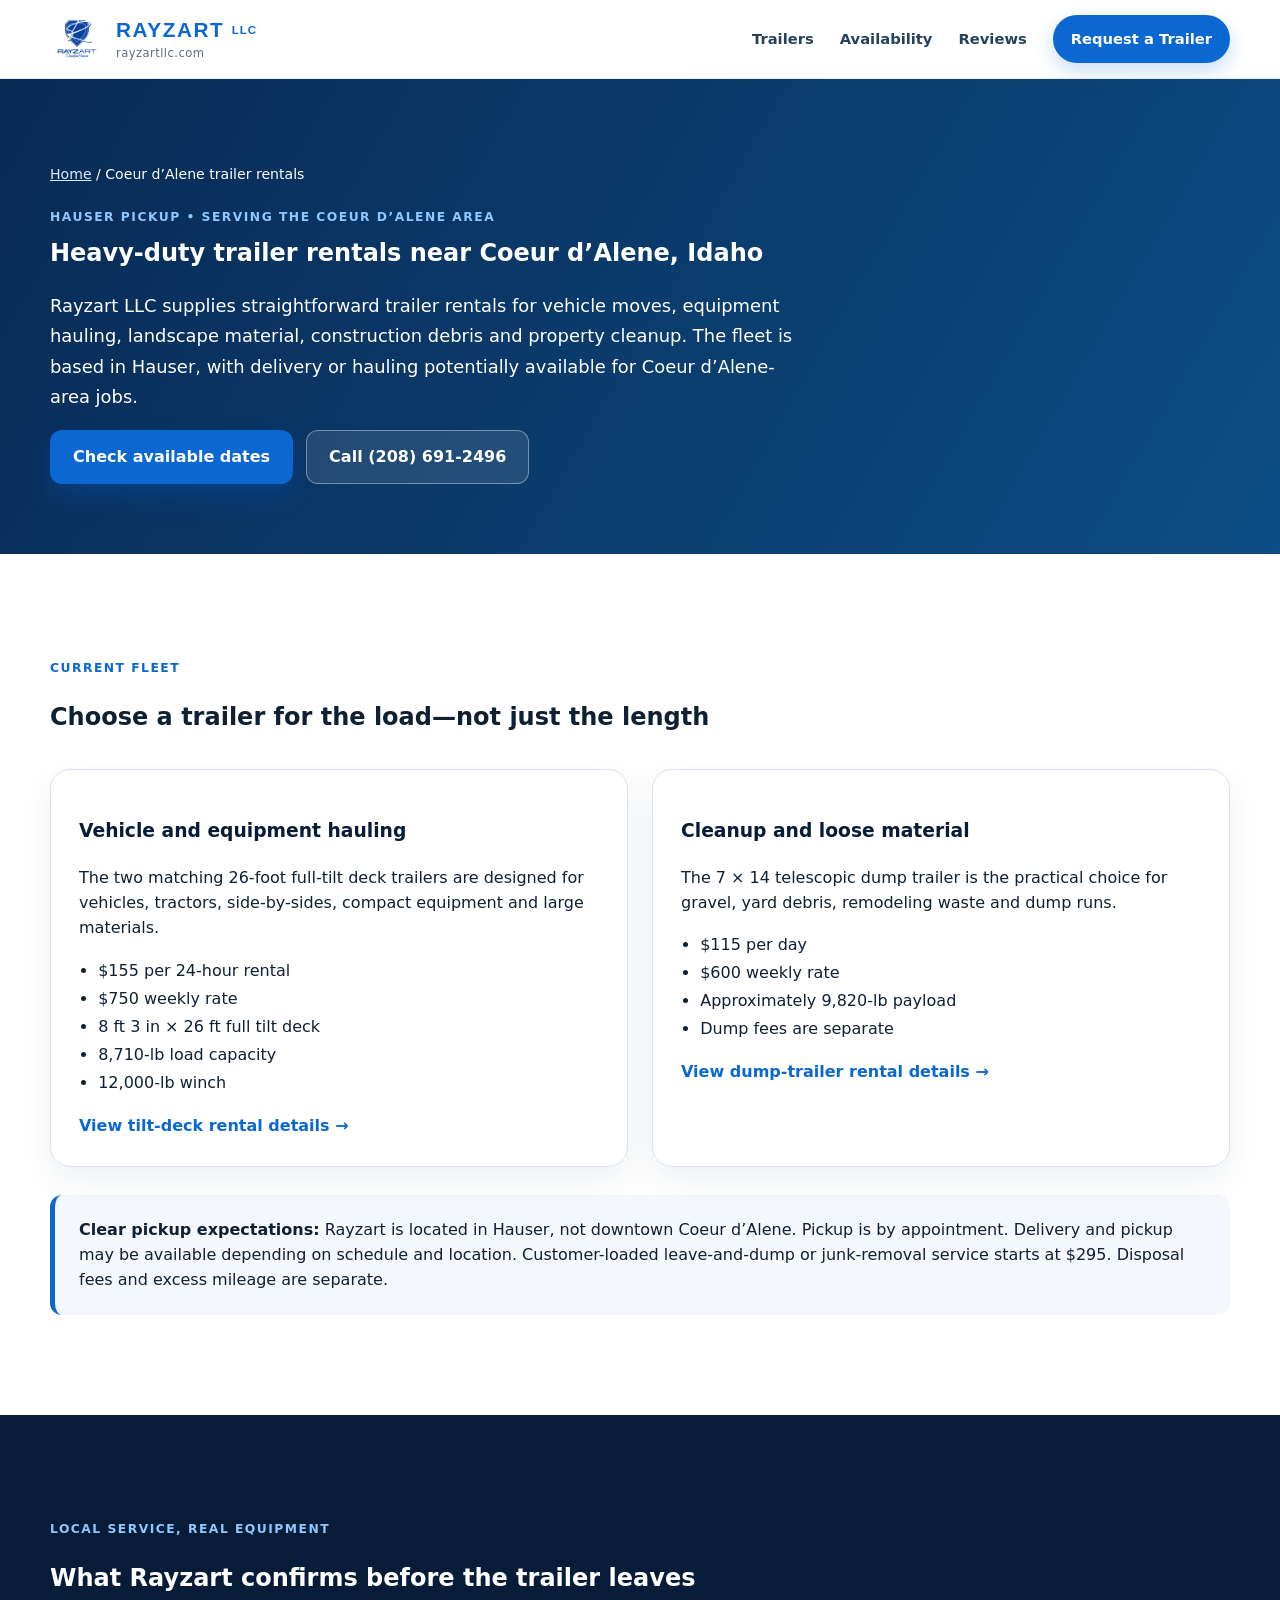
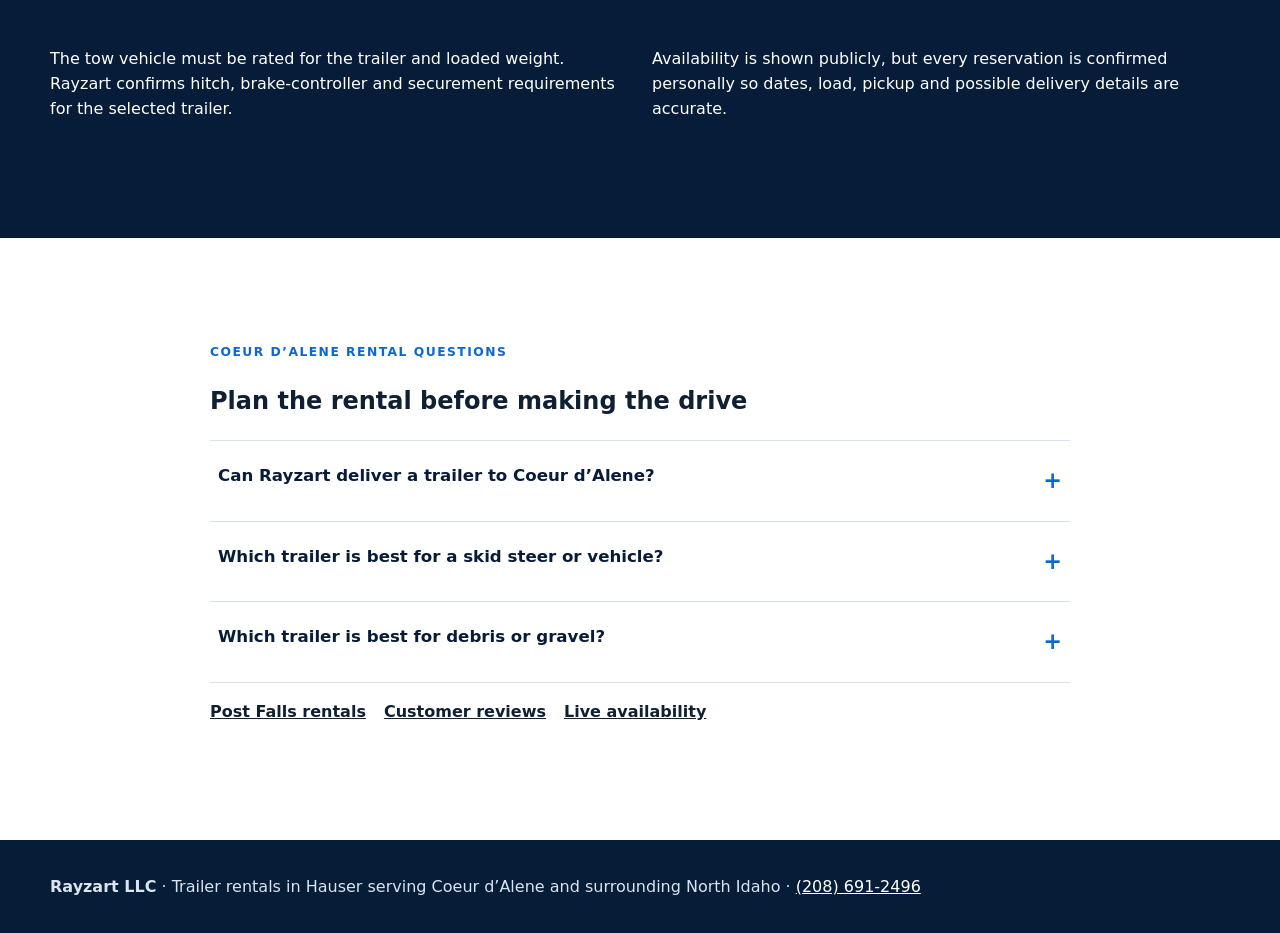
==== commit 10b5ecde: "Update Rayzart rental pricing in coeur-dalene-trailer-rental/index.html" ====
--- a/coeur-dalene-trailer-rental/index.html
+++ b/coeur-dalene-trailer-rental/index.html
@@ -25,7 +25,7 @@
         "legalName": "Rayzart Diversified Services LLC",
         "url": "https://rayzartllc.com/",
         "telephone": "+1-208-691-2496",
-        "priceRange": "$125-$175 per day",
+        "priceRange": "$115-$155 per day",
         "address": {"@type": "PostalAddress", "streetAddress": "18281 W Spuler Ln", "addressLocality": "Hauser", "addressRegion": "ID", "postalCode": "83854", "addressCountry": "US"}
       },
       {
@@ -49,7 +49,7 @@
   <header class="site-header"><div class="container header-inner"><a class="brand" href="/" aria-label="Rayzart LLC home"><img src="/assets/images/rayzart-logo.png" alt="Rayzart logo" width="58" height="58"><span><strong>RAYZART<b class="brand-llc"> LLC</b></strong><small>rayzartllc.com</small></span></a><nav class="main-nav" aria-label="Main navigation"><a href="/#trailers">Trailers</a><a href="/#availability">Availability</a><a href="/#reviews">Reviews</a><a href="/#contact" class="nav-cta">Request a Trailer</a></nav><a class="button button-primary seo-header-cta" href="/#availability">Check dates</a></div></header>
   <main>
     <section class="seo-hero"><div class="container"><div class="seo-breadcrumbs"><a href="/">Home</a> / Coeur d’Alene trailer rentals</div><span class="section-kicker light">Hauser pickup • Serving the Coeur d’Alene area</span><h1>Heavy-duty trailer rentals near Coeur d’Alene, Idaho</h1><p>Rayzart LLC supplies straightforward trailer rentals for vehicle moves, equipment hauling, landscape material, construction debris and property cleanup. The fleet is based in Hauser, with delivery or hauling potentially available for Coeur d’Alene-area jobs.</p><div class="hero-actions"><a class="button button-primary" href="/#availability">Check available dates</a><a class="button button-secondary" href="tel:+12086912496">Call (208) 691-2496</a></div></div></section>
-    <section class="section"><div class="container"><span class="section-kicker">Current fleet</span><h2>Choose a trailer for the load—not just the length</h2><div class="seo-grid"><article class="seo-card"><h3>Vehicle and equipment hauling</h3><p>The two matching 26-foot full-tilt deck trailers are designed for vehicles, tractors, side-by-sides, compact equipment and large materials.</p><ul><li>$175 per 24-hour rental</li><li>8 ft 3 in × 26 ft full tilt deck</li><li>8,710-lb load capacity</li><li>12,000-lb winch</li></ul><a class="text-link" href="/tilt-deck-trailer-rental/">View tilt-deck rental details →</a></article><article class="seo-card"><h3>Cleanup and loose material</h3><p>The 7 × 14 telescopic dump trailer is the practical choice for gravel, yard debris, remodeling waste and dump runs.</p><ul><li>$125 per day</li><li>$550 weekly rate</li><li>Approximately 9,820-lb payload</li><li>Dump fees are separate</li></ul><a class="text-link" href="/dump-trailer-rental/">View dump-trailer rental details →</a></article></div><div class="seo-note"><strong>Clear pickup expectations:</strong> Rayzart is located in Hauser, not downtown Coeur d’Alene. Pickup is by appointment. Delivery and pickup may be available depending on schedule and location. Customer-loaded leave-and-dump or junk-removal service starts at $295. Disposal fees and excess mileage are separate.</div></div></section>
+    <section class="section"><div class="container"><span class="section-kicker">Current fleet</span><h2>Choose a trailer for the load—not just the length</h2><div class="seo-grid"><article class="seo-card"><h3>Vehicle and equipment hauling</h3><p>The two matching 26-foot full-tilt deck trailers are designed for vehicles, tractors, side-by-sides, compact equipment and large materials.</p><ul><li>$155 per 24-hour rental</li><li>$750 weekly rate</li><li>8 ft 3 in × 26 ft full tilt deck</li><li>8,710-lb load capacity</li><li>12,000-lb winch</li></ul><a class="text-link" href="/tilt-deck-trailer-rental/">View tilt-deck rental details →</a></article><article class="seo-card"><h3>Cleanup and loose material</h3><p>The 7 × 14 telescopic dump trailer is the practical choice for gravel, yard debris, remodeling waste and dump runs.</p><ul><li>$115 per day</li><li>$600 weekly rate</li><li>Approximately 9,820-lb payload</li><li>Dump fees are separate</li></ul><a class="text-link" href="/dump-trailer-rental/">View dump-trailer rental details →</a></article></div><div class="seo-note"><strong>Clear pickup expectations:</strong> Rayzart is located in Hauser, not downtown Coeur d’Alene. Pickup is by appointment. Delivery and pickup may be available depending on schedule and location. Customer-loaded leave-and-dump or junk-removal service starts at $295. Disposal fees and excess mileage are separate.</div></div></section>
     <section class="section section-dark"><div class="container"><span class="section-kicker light">Local service, real equipment</span><h2>What Rayzart confirms before the trailer leaves</h2><div class="seo-grid"><div><p>The tow vehicle must be rated for the trailer and loaded weight. Rayzart confirms hitch, brake-controller and securement requirements for the selected trailer.</p></div><div><p>Availability is shown publicly, but every reservation is confirmed personally so dates, load, pickup and possible delivery details are accurate.</p></div></div></div></section>
     <section class="section"><div class="container narrow"><span class="section-kicker">Coeur d’Alene rental questions</span><h2>Plan the rental before making the drive</h2><div class="faq-list"><details><summary>Can Rayzart deliver a trailer to Coeur d’Alene?</summary><p>Delivery may be available for an added charge depending on the trailer, destination and schedule. Ask for a quote when requesting dates.</p></details><details><summary>Which trailer is best for a skid steer or vehicle?</summary><p>A tilt-deck trailer is generally the better fit for equipment or vehicles that roll onto the deck. Rayzart will confirm the machine dimensions, weight and towing setup before release.</p></details><details><summary>Which trailer is best for debris or gravel?</summary><p>The telescopic dump trailer is intended for loose material and cleanup loads. Dump fees are separate unless a written quote says otherwise.</p></details></div><p class="seo-links"><a href="/post-falls-trailer-rental/">Post Falls rentals</a><a href="/#reviews">Customer reviews</a><a href="/#availability">Live availability</a></p></div></section>
   </main>
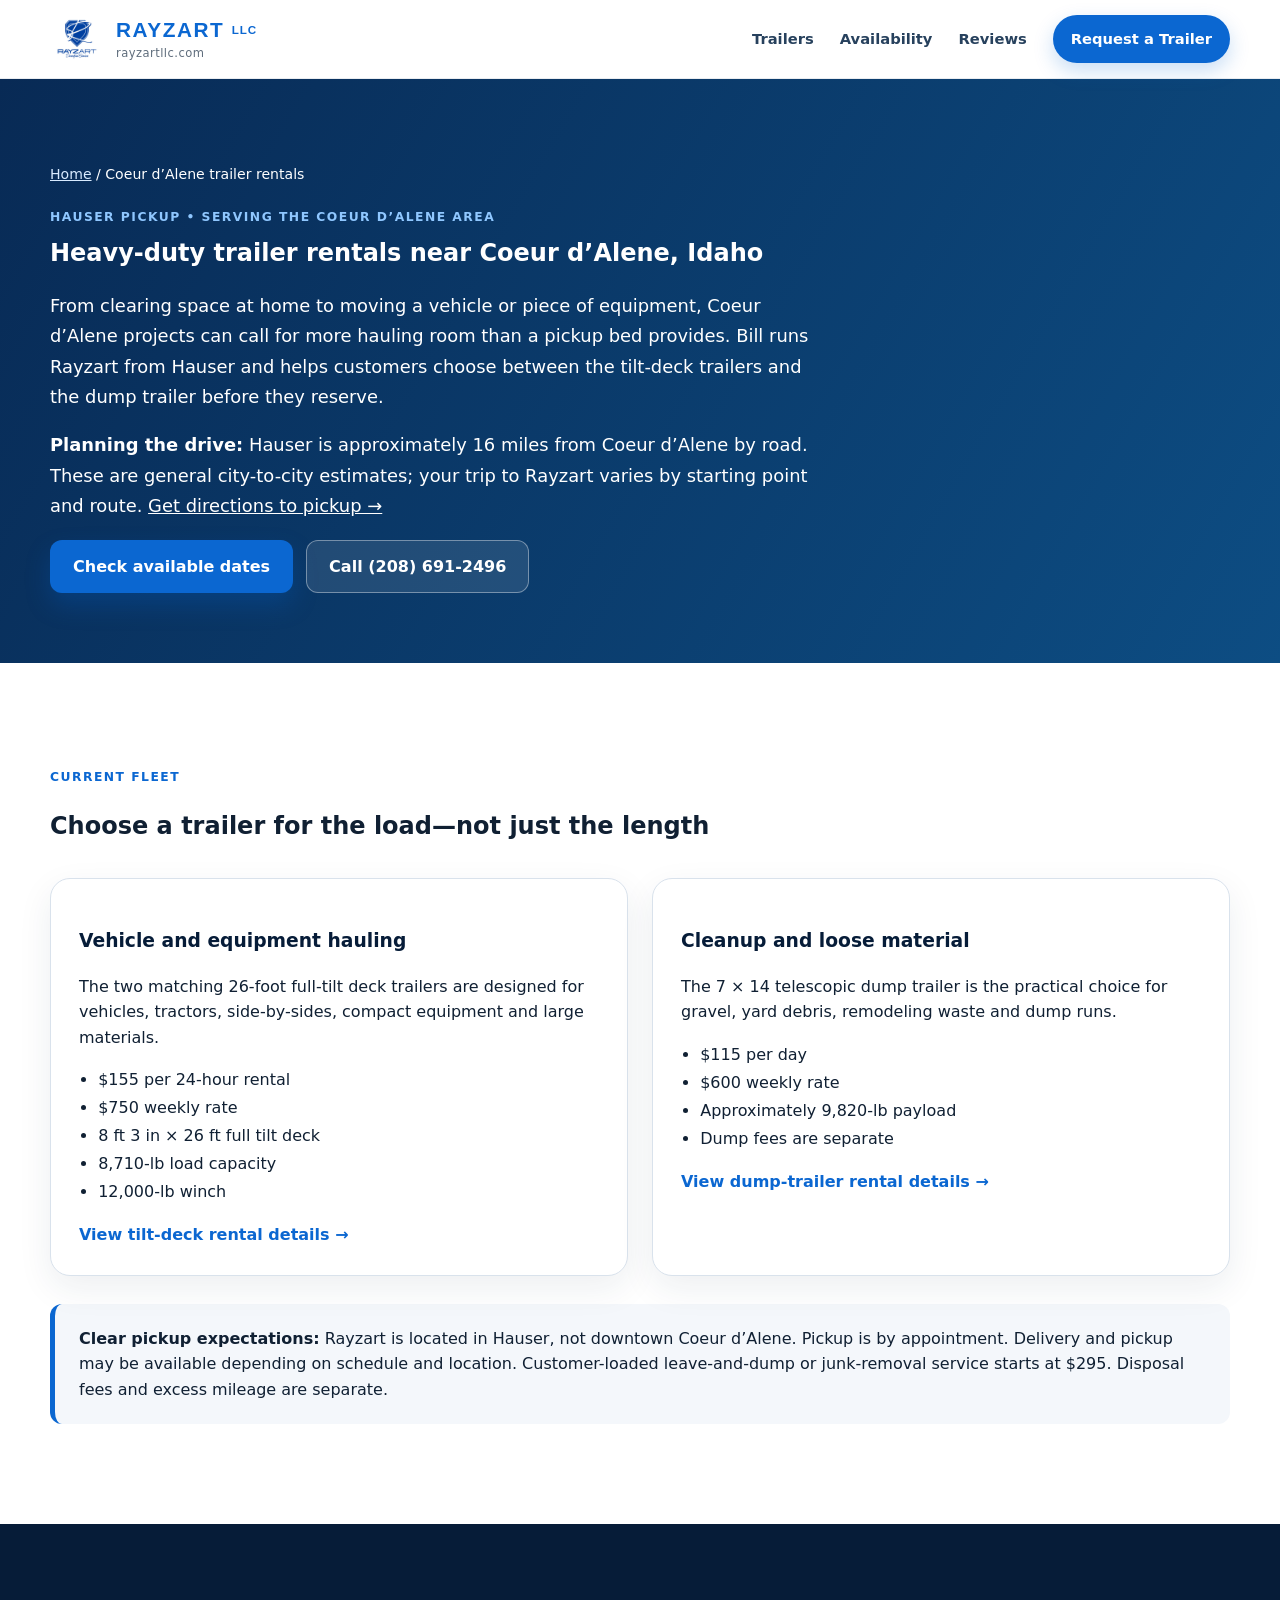
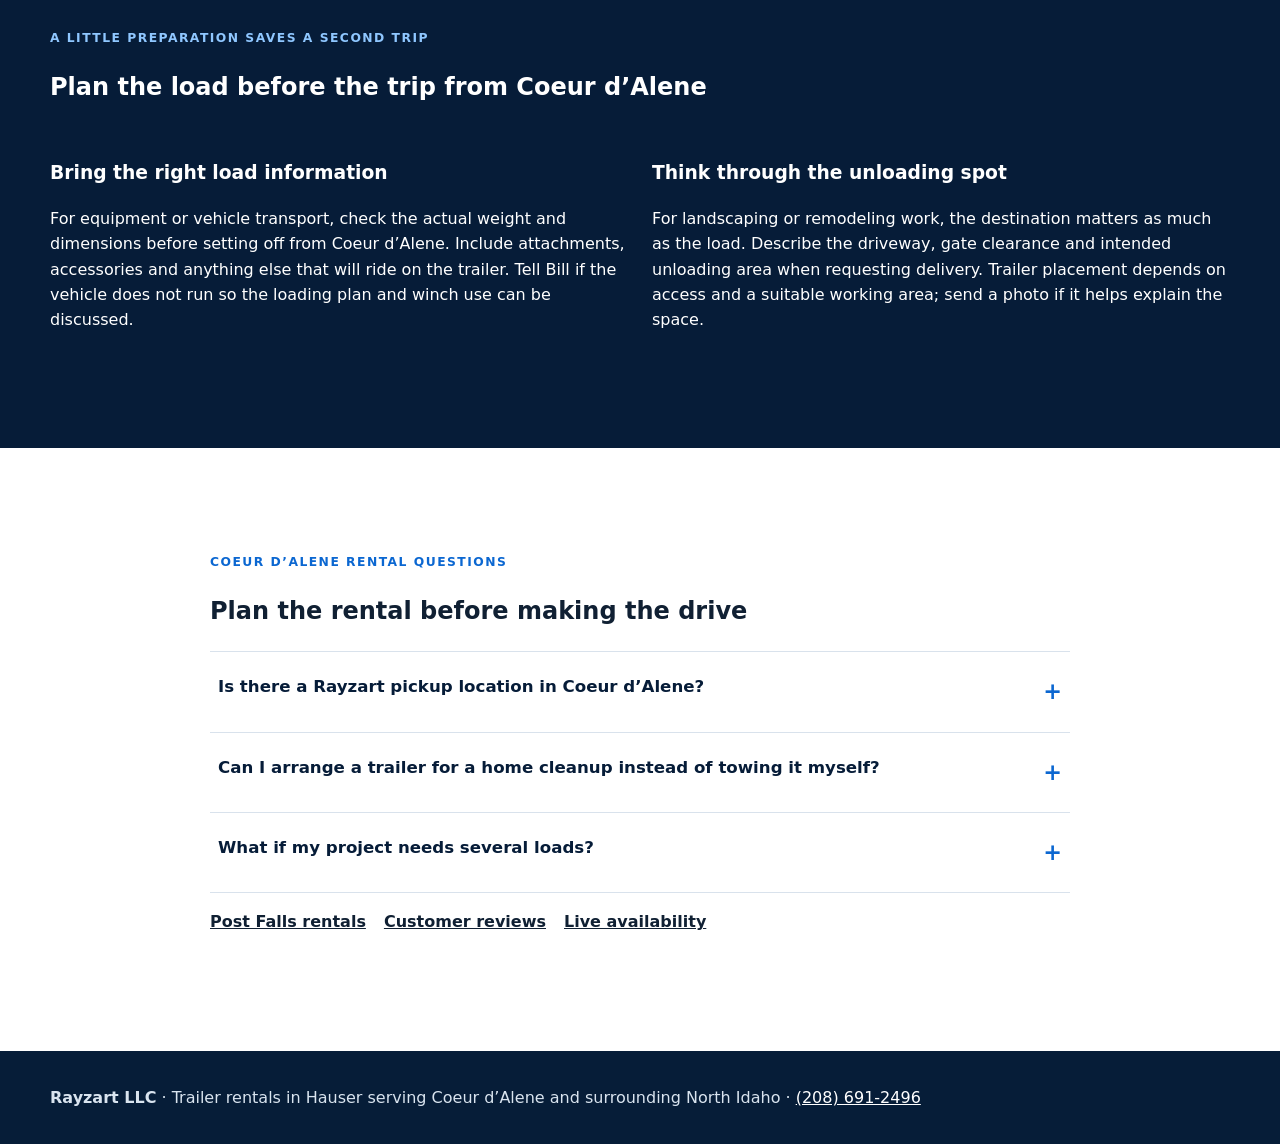
==== commit f2bc4c6e: "Add useful local guidance and approximate travel distance for Coeur d’Alene" ====
--- a/coeur-dalene-trailer-rental/index.html
+++ b/coeur-dalene-trailer-rental/index.html
@@ -4,7 +4,7 @@
   <meta charset="utf-8">
   <meta name="viewport" content="width=device-width,initial-scale=1,viewport-fit=cover">
   <title>Trailer Rentals Near Coeur d’Alene, ID | Rayzart LLC</title>
-  <meta name="description" content="Heavy-duty tilt-deck and dump trailer rentals serving Coeur d’Alene and North Idaho. See clear rates, Hauser pickup details, towing requirements and availability.">
+  <meta name="description" content="Trailer rentals for Coeur d’Alene equipment moves, landscaping and home cleanup. Plan the load and access with Bill; pickup in Hauser or ask about delivery.">
   <meta name="robots" content="index,follow,max-image-preview:large">
   <link rel="canonical" href="https://rayzartllc.com/coeur-dalene-trailer-rental/">
   <meta property="og:title" content="Trailer Rentals Near Coeur d’Alene, Idaho | Rayzart LLC">
@@ -15,31 +15,72 @@
   <link rel="icon" href="/assets/images/rayzart-logo.png">
   <link rel="stylesheet" href="/assets/styles.css?v=20260804-2">
   <script type="application/ld+json">
-  {
-    "@context": "https://schema.org",
-    "@graph": [
-      {
-        "@type": "LocalBusiness",
-        "@id": "https://rayzartllc.com/#business",
-        "name": "Rayzart LLC",
-        "legalName": "Rayzart Diversified Services LLC",
-        "url": "https://rayzartllc.com/",
-        "telephone": "+1-208-691-2496",
-        "priceRange": "$115-$155 per day",
-        "address": {"@type": "PostalAddress", "streetAddress": "18281 W Spuler Ln", "addressLocality": "Hauser", "addressRegion": "ID", "postalCode": "83854", "addressCountry": "US"}
+{
+  "@context": "https://schema.org",
+  "@graph": [
+    {
+      "@type": "LocalBusiness",
+      "@id": "https://rayzartllc.com/#business",
+      "name": "Rayzart LLC",
+      "legalName": "Rayzart Diversified Services LLC",
+      "url": "https://rayzartllc.com/",
+      "telephone": "+1-208-691-2496",
+      "priceRange": "$115-$155 per day",
+      "address": {
+        "@type": "PostalAddress",
+        "streetAddress": "18281 W Spuler Ln",
+        "addressLocality": "Hauser",
+        "addressRegion": "ID",
+        "postalCode": "83854",
+        "addressCountry": "US"
+      }
+    },
+    {
+      "@type": "Service",
+      "@id": "https://rayzartllc.com/coeur-dalene-trailer-rental/#service",
+      "name": "Trailer rentals serving Coeur d’Alene, Idaho",
+      "serviceType": "Trailer rental service",
+      "provider": {
+        "@id": "https://rayzartllc.com/#business"
       },
-      {
-        "@type": "Service",
-        "@id": "https://rayzartllc.com/coeur-dalene-trailer-rental/#service",
-        "name": "Trailer rentals serving Coeur d’Alene, Idaho",
-        "serviceType": "Trailer rental service",
-        "provider": {"@id": "https://rayzartllc.com/#business"},
-        "areaServed": {"@type": "City", "name": "Coeur d’Alene, Idaho"},
-        "url": "https://rayzartllc.com/coeur-dalene-trailer-rental/"
-      }
-    ]
-  }
-  </script>
+      "areaServed": {
+        "@type": "City",
+        "name": "Coeur d’Alene, Idaho"
+      },
+      "url": "https://rayzartllc.com/coeur-dalene-trailer-rental/"
+    },
+    {
+      "@type": "FAQPage",
+      "mainEntity": [
+        {
+          "@type": "Question",
+          "name": "Is there a Rayzart pickup location in Coeur d’Alene?",
+          "acceptedAnswer": {
+            "@type": "Answer",
+            "text": "The trailers are based in Hauser, Idaho, with pickup by appointment. Confirm your reservation and tow setup with Bill before driving over. This page serves Coeur d’Alene customers; it is not a separate rental yard."
+          }
+        },
+        {
+          "@type": "Question",
+          "name": "Can I arrange a trailer for a home cleanup instead of towing it myself?",
+          "acceptedAnswer": {
+            "@type": "Answer",
+            "text": "Ask about delivery and pickup for your Coeur d’Alene address. Availability and placement are confirmed individually. Customer-loaded leave-and-dump or junk-removal service starts at $295, with disposal fees and excess mileage separate."
+          }
+        },
+        {
+          "@type": "Question",
+          "name": "What if my project needs several loads?",
+          "acceptedAnswer": {
+            "@type": "Answer",
+            "text": "Describe the material and expected number of trips when choosing your dates. Daily and weekly options are shown above. Each load must remain within the trailer and tow vehicle limits; rental time does not increase carrying capacity."
+          }
+        }
+      ]
+    }
+  ]
+}
+</script>
   <style>
     .seo-hero{background:linear-gradient(120deg,#082a55,#0d4d83);color:#fff;padding:84px 0 70px}.seo-hero h1{color:#fff;max-width:880px;margin:.4rem 0 1rem}.seo-hero p{max-width:760px;font-size:1.12rem;line-height:1.7}
     .seo-breadcrumbs{font-size:.88rem;margin-bottom:18px}.seo-breadcrumbs a{color:#d9ebff}.seo-grid{display:grid;grid-template-columns:repeat(2,minmax(0,1fr));gap:24px;margin-top:32px}.seo-card{border:1px solid var(--line);border-radius:20px;padding:28px;background:#fff;box-shadow:0 12px 34px rgba(20,49,77,.08)}.seo-card h2,.seo-card h3{color:var(--navy)}.seo-card ul{padding-left:1.2rem;line-height:1.75}.seo-note{background:#f4f7fb;border-left:5px solid var(--blue);padding:22px 24px;border-radius:12px;margin-top:28px}.seo-links a{font-weight:700;margin-right:18px}.seo-footer{padding:34px 0;background:#061d38;color:#d9e4ef}.seo-footer a{color:#fff}.seo-header-cta{display:none}@media(max-width:960px){.seo-header-cta{display:inline-flex;padding:10px 14px;font-size:.85rem}}@media(max-width:760px){.seo-grid{grid-template-columns:1fr}.seo-hero{padding:58px 0 52px}}
@@ -48,10 +89,10 @@
 <body>
   <header class="site-header"><div class="container header-inner"><a class="brand" href="/" aria-label="Rayzart LLC home"><img src="/assets/images/rayzart-logo.png" alt="Rayzart logo" width="58" height="58"><span><strong>RAYZART<b class="brand-llc"> LLC</b></strong><small>rayzartllc.com</small></span></a><nav class="main-nav" aria-label="Main navigation"><a href="/#trailers">Trailers</a><a href="/#availability">Availability</a><a href="/#reviews">Reviews</a><a href="/#contact" class="nav-cta">Request a Trailer</a></nav><a class="button button-primary seo-header-cta" href="/#availability">Check dates</a></div></header>
   <main>
-    <section class="seo-hero"><div class="container"><div class="seo-breadcrumbs"><a href="/">Home</a> / Coeur d’Alene trailer rentals</div><span class="section-kicker light">Hauser pickup • Serving the Coeur d’Alene area</span><h1>Heavy-duty trailer rentals near Coeur d’Alene, Idaho</h1><p>Rayzart LLC supplies straightforward trailer rentals for vehicle moves, equipment hauling, landscape material, construction debris and property cleanup. The fleet is based in Hauser, with delivery or hauling potentially available for Coeur d’Alene-area jobs.</p><div class="hero-actions"><a class="button button-primary" href="/#availability">Check available dates</a><a class="button button-secondary" href="tel:+12086912496">Call (208) 691-2496</a></div></div></section>
+    <section class="seo-hero"><div class="container"><div class="seo-breadcrumbs"><a href="/">Home</a> / Coeur d’Alene trailer rentals</div><span class="section-kicker light">Hauser pickup • Serving the Coeur d’Alene area</span><h1>Heavy-duty trailer rentals near Coeur d’Alene, Idaho</h1><p>From clearing space at home to moving a vehicle or piece of equipment, Coeur d’Alene projects can call for more hauling room than a pickup bed provides. Bill runs Rayzart from Hauser and helps customers choose between the tilt-deck trailers and the dump trailer before they reserve.</p><p class="seo-distance"><strong>Planning the drive:</strong> Hauser is approximately 16 miles from Coeur d’Alene by road. These are general city-to-city estimates; your trip to Rayzart varies by starting point and route. <a href="https://www.google.com/maps/dir/?api=1&amp;destination=18281%20W%20Spuler%20Ln%2C%20Hauser%2C%20ID%2083854" style="color:#fff;text-decoration:underline">Get directions to pickup →</a></p><div class="hero-actions"><a class="button button-primary" href="/#availability">Check available dates</a><a class="button button-secondary" href="tel:+12086912496">Call (208) 691-2496</a></div></div></section>
     <section class="section"><div class="container"><span class="section-kicker">Current fleet</span><h2>Choose a trailer for the load—not just the length</h2><div class="seo-grid"><article class="seo-card"><h3>Vehicle and equipment hauling</h3><p>The two matching 26-foot full-tilt deck trailers are designed for vehicles, tractors, side-by-sides, compact equipment and large materials.</p><ul><li>$155 per 24-hour rental</li><li>$750 weekly rate</li><li>8 ft 3 in × 26 ft full tilt deck</li><li>8,710-lb load capacity</li><li>12,000-lb winch</li></ul><a class="text-link" href="/tilt-deck-trailer-rental/">View tilt-deck rental details →</a></article><article class="seo-card"><h3>Cleanup and loose material</h3><p>The 7 × 14 telescopic dump trailer is the practical choice for gravel, yard debris, remodeling waste and dump runs.</p><ul><li>$115 per day</li><li>$600 weekly rate</li><li>Approximately 9,820-lb payload</li><li>Dump fees are separate</li></ul><a class="text-link" href="/dump-trailer-rental/">View dump-trailer rental details →</a></article></div><div class="seo-note"><strong>Clear pickup expectations:</strong> Rayzart is located in Hauser, not downtown Coeur d’Alene. Pickup is by appointment. Delivery and pickup may be available depending on schedule and location. Customer-loaded leave-and-dump or junk-removal service starts at $295. Disposal fees and excess mileage are separate.</div></div></section>
-    <section class="section section-dark"><div class="container"><span class="section-kicker light">Local service, real equipment</span><h2>What Rayzart confirms before the trailer leaves</h2><div class="seo-grid"><div><p>The tow vehicle must be rated for the trailer and loaded weight. Rayzart confirms hitch, brake-controller and securement requirements for the selected trailer.</p></div><div><p>Availability is shown publicly, but every reservation is confirmed personally so dates, load, pickup and possible delivery details are accurate.</p></div></div></div></section>
-    <section class="section"><div class="container narrow"><span class="section-kicker">Coeur d’Alene rental questions</span><h2>Plan the rental before making the drive</h2><div class="faq-list"><details><summary>Can Rayzart deliver a trailer to Coeur d’Alene?</summary><p>Delivery may be available for an added charge depending on the trailer, destination and schedule. Ask for a quote when requesting dates.</p></details><details><summary>Which trailer is best for a skid steer or vehicle?</summary><p>A tilt-deck trailer is generally the better fit for equipment or vehicles that roll onto the deck. Rayzart will confirm the machine dimensions, weight and towing setup before release.</p></details><details><summary>Which trailer is best for debris or gravel?</summary><p>The telescopic dump trailer is intended for loose material and cleanup loads. Dump fees are separate unless a written quote says otherwise.</p></details></div><p class="seo-links"><a href="/post-falls-trailer-rental/">Post Falls rentals</a><a href="/#reviews">Customer reviews</a><a href="/#availability">Live availability</a></p></div></section>
+    <section class="section section-dark"><div class="container"><span class="section-kicker light">A little preparation saves a second trip</span><h2>Plan the load before the trip from Coeur d’Alene</h2><div class="seo-grid"><div><h3>Bring the right load information</h3><p>For equipment or vehicle transport, check the actual weight and dimensions before setting off from Coeur d’Alene. Include attachments, accessories and anything else that will ride on the trailer. Tell Bill if the vehicle does not run so the loading plan and winch use can be discussed.</p></div><div><h3>Think through the unloading spot</h3><p>For landscaping or remodeling work, the destination matters as much as the load. Describe the driveway, gate clearance and intended unloading area when requesting delivery. Trailer placement depends on access and a suitable working area; send a photo if it helps explain the space.</p></div></div></div></section>
+    <section class="section"><div class="container narrow"><span class="section-kicker">Coeur d’Alene rental questions</span><h2>Plan the rental before making the drive</h2><div class="faq-list"><details><summary>Is there a Rayzart pickup location in Coeur d’Alene?</summary><p>The trailers are based in Hauser, Idaho, with pickup by appointment. Confirm your reservation and tow setup with Bill before driving over. This page serves Coeur d’Alene customers; it is not a separate rental yard.</p></details><details><summary>Can I arrange a trailer for a home cleanup instead of towing it myself?</summary><p>Ask about delivery and pickup for your Coeur d’Alene address. Availability and placement are confirmed individually. Customer-loaded leave-and-dump or junk-removal service starts at $295, with disposal fees and excess mileage separate.</p></details><details><summary>What if my project needs several loads?</summary><p>Describe the material and expected number of trips when choosing your dates. Daily and weekly options are shown above. Each load must remain within the trailer and tow vehicle limits; rental time does not increase carrying capacity.</p></details></div><p class="seo-links"><a href="/post-falls-trailer-rental/">Post Falls rentals</a><a href="/#reviews">Customer reviews</a><a href="/#availability">Live availability</a></p></div></section>
   </main>
   <footer class="seo-footer"><div class="container"><strong>Rayzart LLC</strong> · Trailer rentals in Hauser serving Coeur d’Alene and surrounding North Idaho · <a href="tel:+12086912496">(208) 691-2496</a></div></footer>
 </body>
--- a/assets/styles.css
+++ b/assets/styles.css
@@ -1,3 +1,4 @@
+
 :root{
   --navy:#061c38;
   --navy-2:#082a55;
@@ -92,7 +93,6 @@
 .badge{position:absolute;top:16px;left:16px;background:#fff;color:var(--navy);font-size:.72rem;font-weight:900;text-transform:uppercase;letter-spacing:.09em;padding:8px 10px;border-radius:999px;box-shadow:0 8px 20px rgba(0,0,0,.16)}
 .badge-dark{background:var(--navy);color:#fff}
 .badge-green{background:var(--green);color:#fff}
-#dump-trailer .badge-green{top:auto;bottom:16px}
 .card-body{padding:26px;display:flex;flex-direction:column;height:100%}
 .card-topline{display:flex;justify-content:space-between;gap:18px;align-items:start}
 .card-kicker{font-size:.72rem;color:var(--blue);font-weight:850;text-transform:uppercase;letter-spacing:.11em}
@@ -142,6 +142,7 @@
 .calendar-legend .legend-26{background:#b85c00}
 .calendar-legend .legend-dump{background:#187653}
 .calendar-note{font-size:.72rem!important;color:var(--muted)!important;margin:13px 0 0!important;line-height:1.45}
+.availability-form>.calendar-note{margin:0 0 16px!important}
 .process{margin-top:38px;display:grid;gap:18px}
 .process>div{display:grid;grid-template-columns:44px 1fr;gap:14px;align-items:start}
 .process span{width:38px;height:38px;border-radius:50%;display:grid;place-items:center;background:#0e5fba;font-weight:900}
@@ -280,3 +281,4 @@
   html{scroll-behavior:auto}
   *,*:before,*:after{animation-duration:.01ms!important;transition-duration:.01ms!important}
 }
+
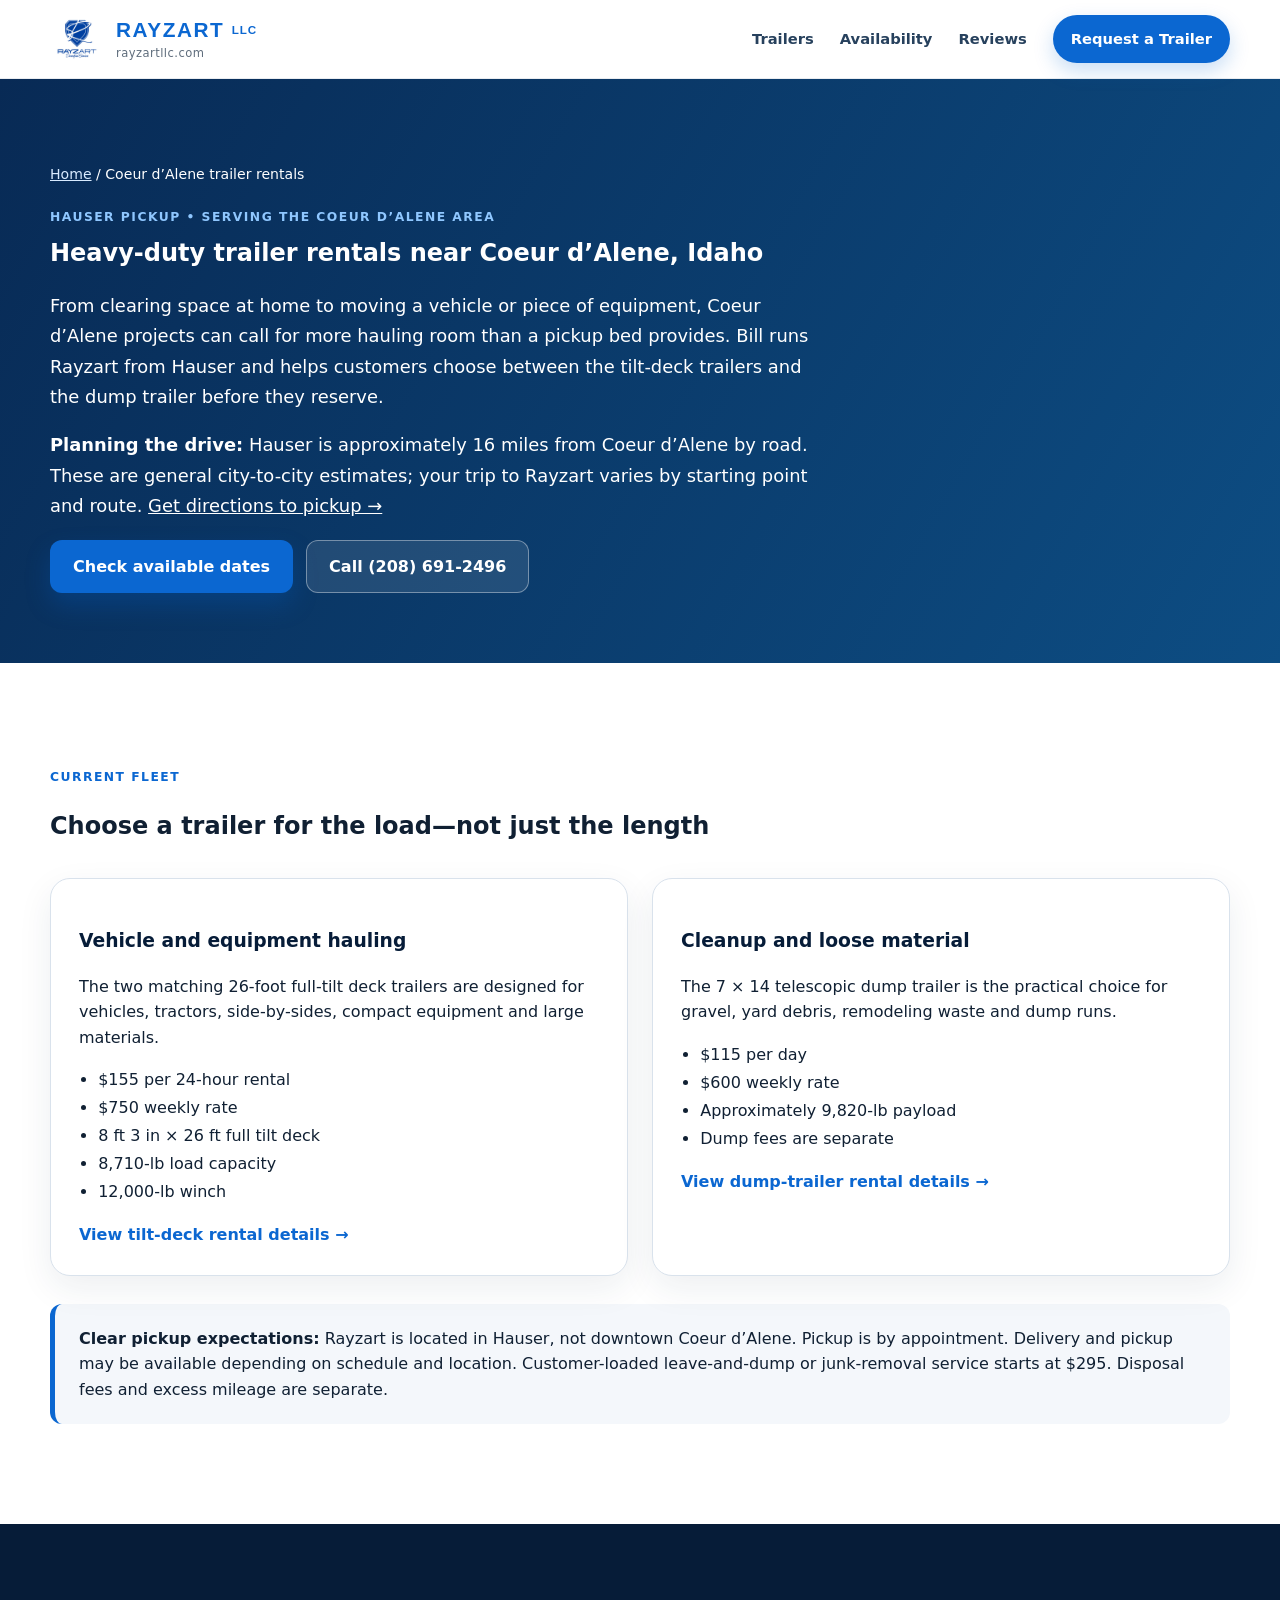
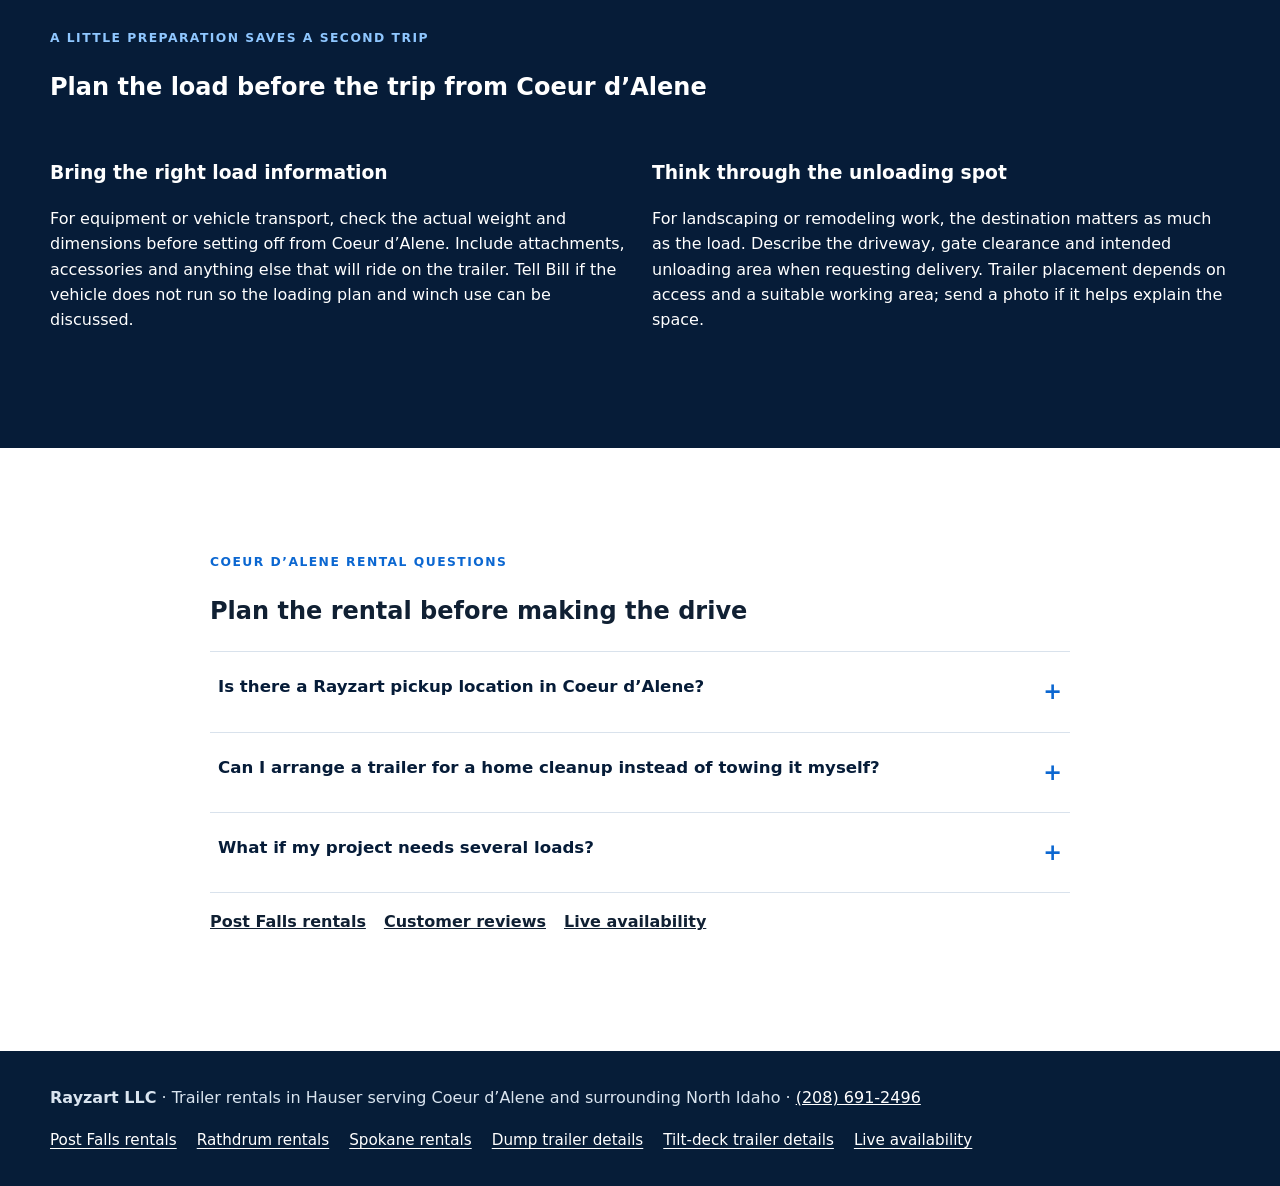
==== commit 658dd685: "Improve cross-links between Rayzart rental guides" ====
--- a/coeur-dalene-trailer-rental/index.html
+++ b/coeur-dalene-trailer-rental/index.html
@@ -84,6 +84,8 @@
   <style>
     .seo-hero{background:linear-gradient(120deg,#082a55,#0d4d83);color:#fff;padding:84px 0 70px}.seo-hero h1{color:#fff;max-width:880px;margin:.4rem 0 1rem}.seo-hero p{max-width:760px;font-size:1.12rem;line-height:1.7}
     .seo-breadcrumbs{font-size:.88rem;margin-bottom:18px}.seo-breadcrumbs a{color:#d9ebff}.seo-grid{display:grid;grid-template-columns:repeat(2,minmax(0,1fr));gap:24px;margin-top:32px}.seo-card{border:1px solid var(--line);border-radius:20px;padding:28px;background:#fff;box-shadow:0 12px 34px rgba(20,49,77,.08)}.seo-card h2,.seo-card h3{color:var(--navy)}.seo-card ul{padding-left:1.2rem;line-height:1.75}.seo-note{background:#f4f7fb;border-left:5px solid var(--blue);padding:22px 24px;border-radius:12px;margin-top:28px}.seo-links a{font-weight:700;margin-right:18px}.seo-footer{padding:34px 0;background:#061d38;color:#d9e4ef}.seo-footer a{color:#fff}.seo-header-cta{display:none}@media(max-width:960px){.seo-header-cta{display:inline-flex;padding:10px 14px;font-size:.85rem}}@media(max-width:760px){.seo-grid{grid-template-columns:1fr}.seo-hero{padding:58px 0 52px}}
+
+    .seo-guide-nav{display:flex;flex-wrap:wrap;gap:12px 20px;margin-top:18px;font-size:.95rem;line-height:1.6}.seo-guide-nav a{text-decoration:underline;text-underline-offset:3px}
   </style>
 </head>
 <body>
@@ -94,6 +96,15 @@
     <section class="section section-dark"><div class="container"><span class="section-kicker light">A little preparation saves a second trip</span><h2>Plan the load before the trip from Coeur d’Alene</h2><div class="seo-grid"><div><h3>Bring the right load information</h3><p>For equipment or vehicle transport, check the actual weight and dimensions before setting off from Coeur d’Alene. Include attachments, accessories and anything else that will ride on the trailer. Tell Bill if the vehicle does not run so the loading plan and winch use can be discussed.</p></div><div><h3>Think through the unloading spot</h3><p>For landscaping or remodeling work, the destination matters as much as the load. Describe the driveway, gate clearance and intended unloading area when requesting delivery. Trailer placement depends on access and a suitable working area; send a photo if it helps explain the space.</p></div></div></div></section>
     <section class="section"><div class="container narrow"><span class="section-kicker">Coeur d’Alene rental questions</span><h2>Plan the rental before making the drive</h2><div class="faq-list"><details><summary>Is there a Rayzart pickup location in Coeur d’Alene?</summary><p>The trailers are based in Hauser, Idaho, with pickup by appointment. Confirm your reservation and tow setup with Bill before driving over. This page serves Coeur d’Alene customers; it is not a separate rental yard.</p></details><details><summary>Can I arrange a trailer for a home cleanup instead of towing it myself?</summary><p>Ask about delivery and pickup for your Coeur d’Alene address. Availability and placement are confirmed individually. Customer-loaded leave-and-dump or junk-removal service starts at $295, with disposal fees and excess mileage separate.</p></details><details><summary>What if my project needs several loads?</summary><p>Describe the material and expected number of trips when choosing your dates. Daily and weekly options are shown above. Each load must remain within the trailer and tow vehicle limits; rental time does not increase carrying capacity.</p></details></div><p class="seo-links"><a href="/post-falls-trailer-rental/">Post Falls rentals</a><a href="/#reviews">Customer reviews</a><a href="/#availability">Live availability</a></p></div></section>
   </main>
-  <footer class="seo-footer"><div class="container"><strong>Rayzart LLC</strong> · Trailer rentals in Hauser serving Coeur d’Alene and surrounding North Idaho · <a href="tel:+12086912496">(208) 691-2496</a></div></footer>
+  <footer class="seo-footer"><div class="container"><strong>Rayzart LLC</strong> · Trailer rentals in Hauser serving Coeur d’Alene and surrounding North Idaho · <a href="tel:+12086912496">(208) 691-2496</a>
+    <nav class="seo-guide-nav" aria-label="Trailer rental guides">
+      <a href="/post-falls-trailer-rental/">Post Falls rentals</a>
+      <a href="/rathdrum-trailer-rental/">Rathdrum rentals</a>
+      <a href="/spokane-trailer-rental/">Spokane rentals</a>
+      <a href="/dump-trailer-rental/">Dump trailer details</a>
+      <a href="/tilt-deck-trailer-rental/">Tilt-deck trailer details</a>
+      <a href="/#availability">Live availability</a>
+    </nav>
+  </div></footer>
 </body>
 </html>
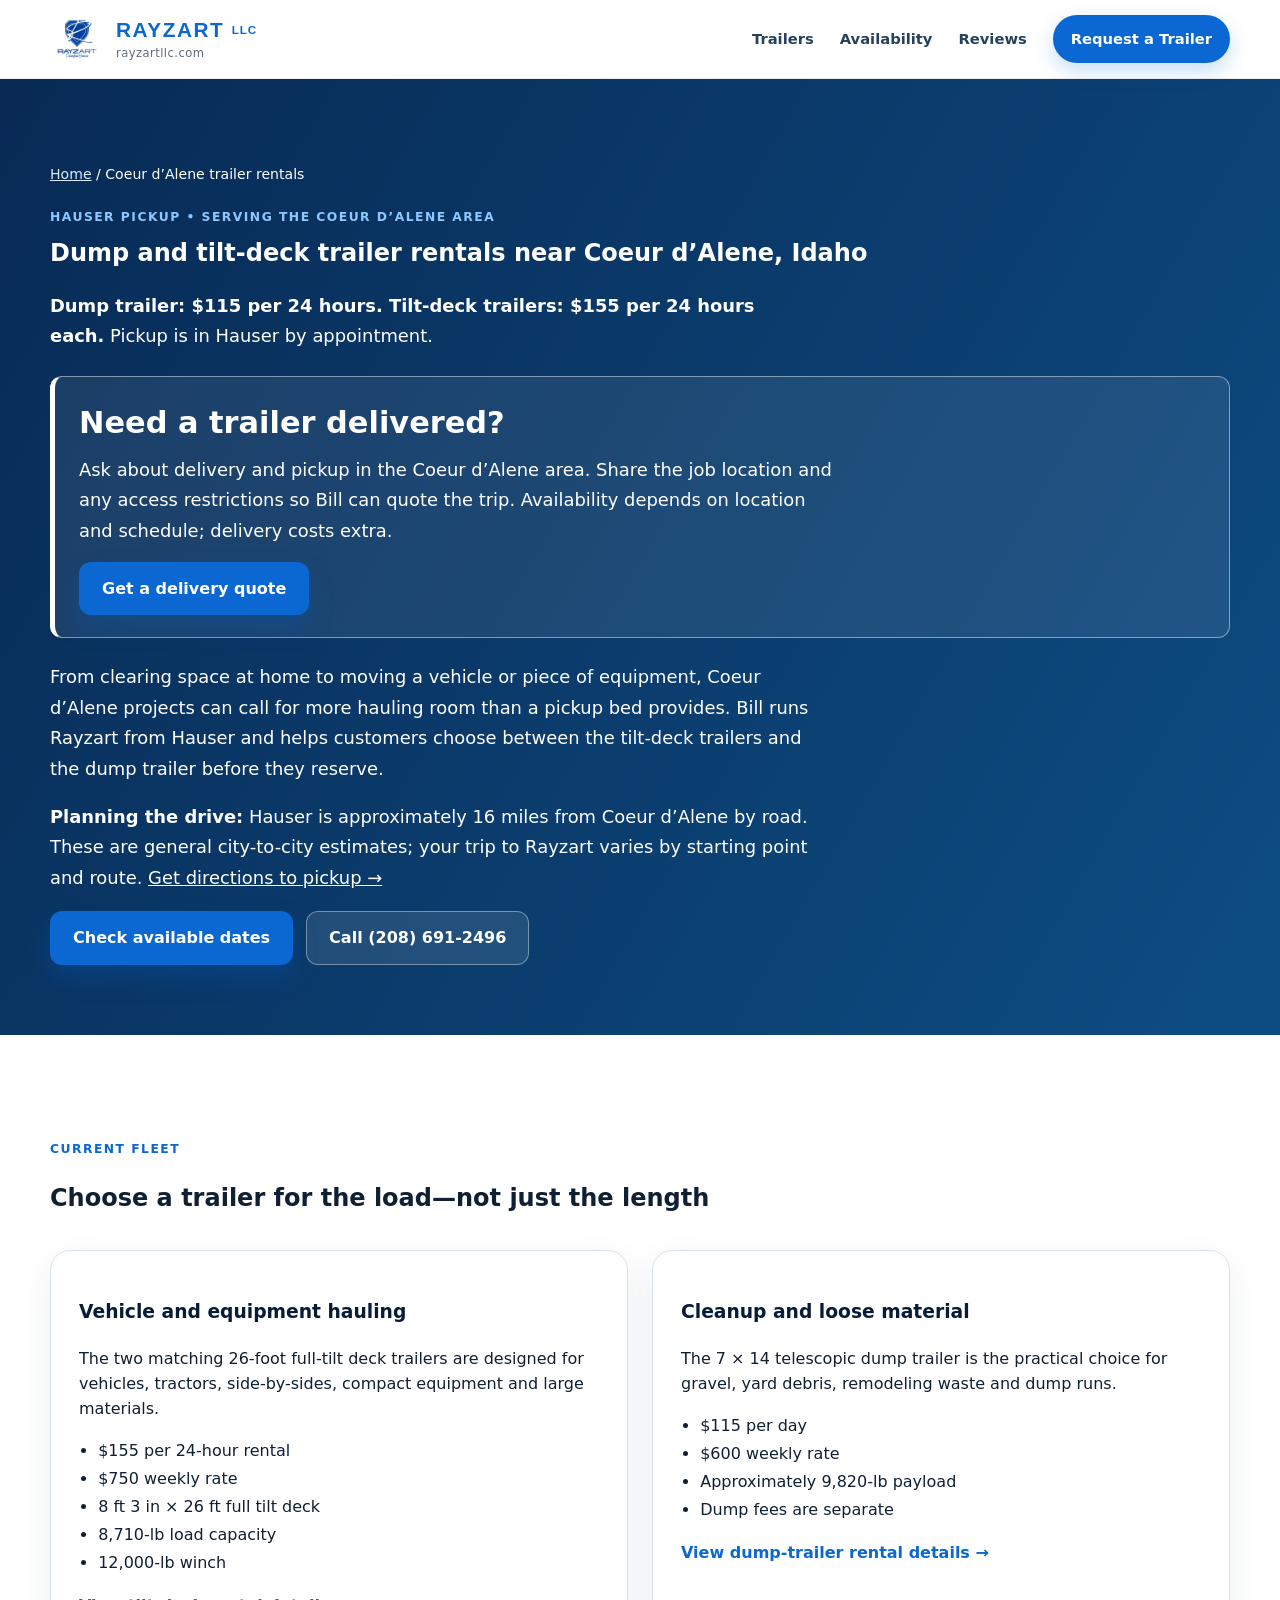
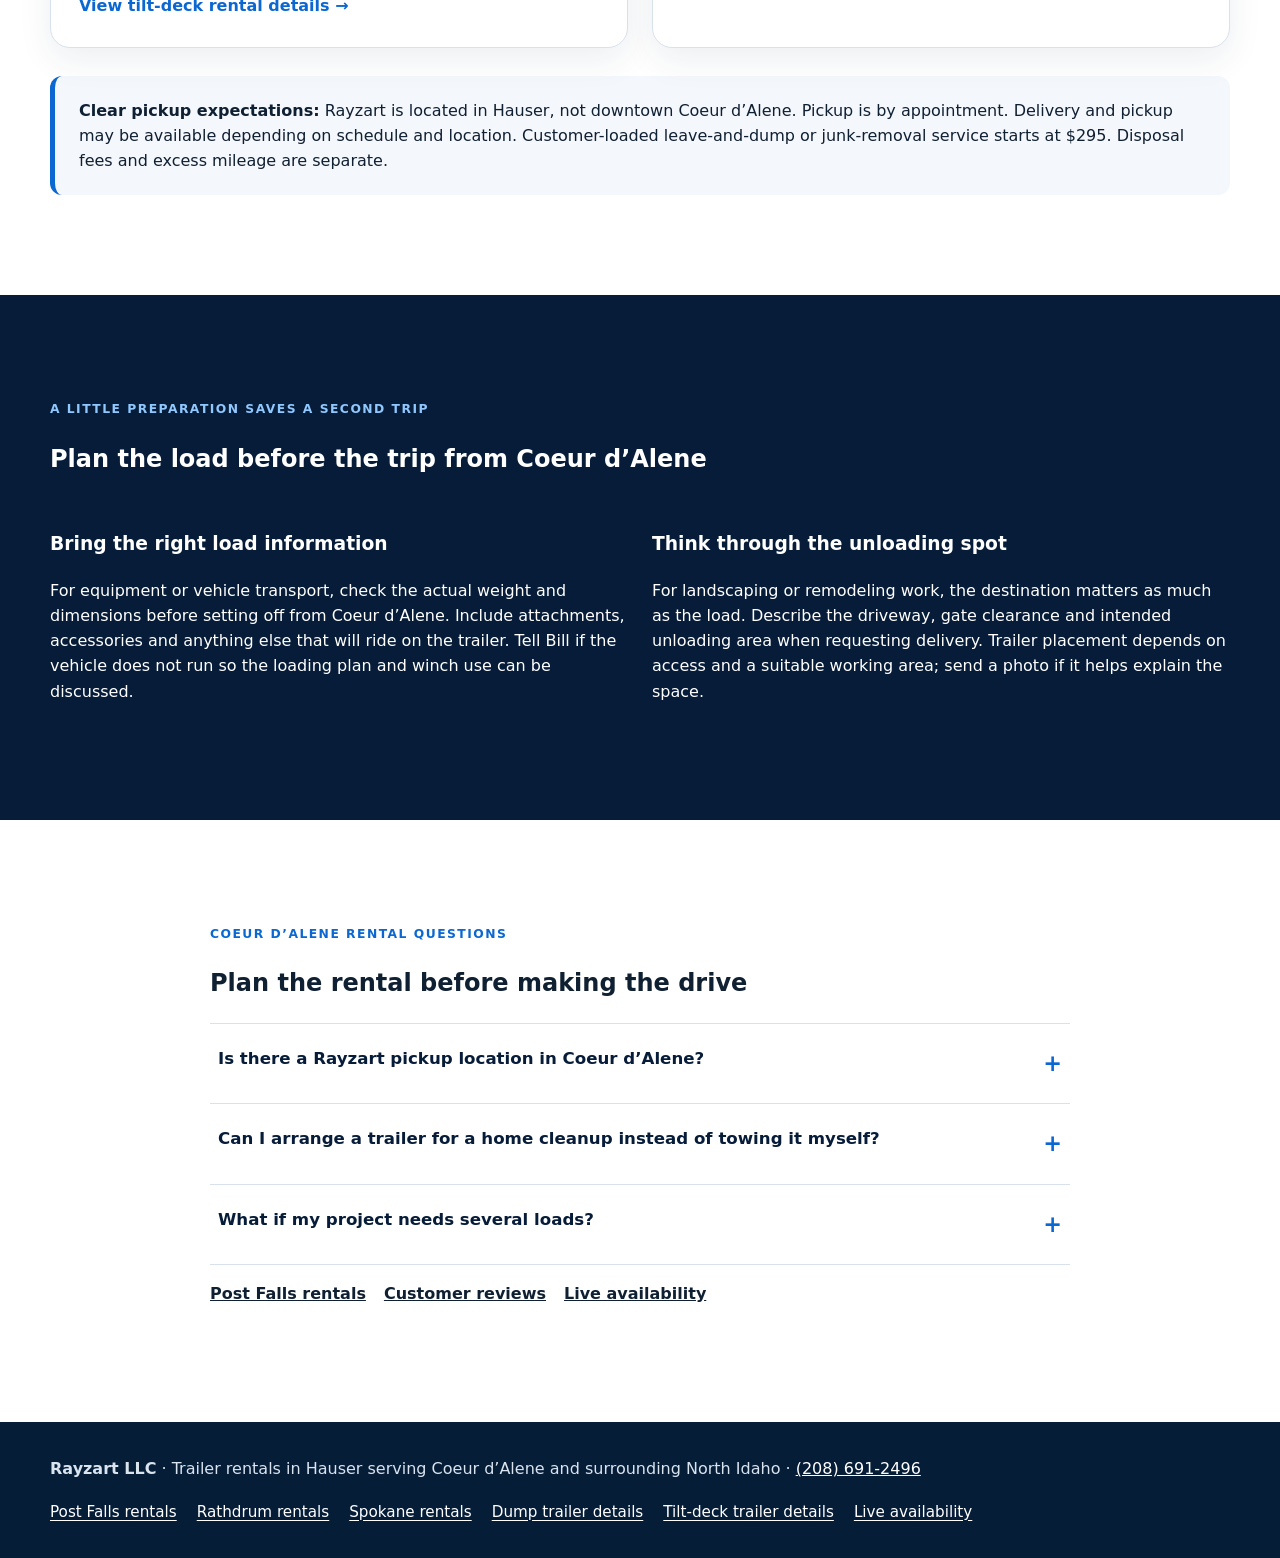
==== commit 9ae9eef7: "Clarify Coeur d’Alene trailer rates, pickup and delivery quote option" ====
--- a/coeur-dalene-trailer-rental/index.html
+++ b/coeur-dalene-trailer-rental/index.html
@@ -3,12 +3,12 @@
 <head>
   <meta charset="utf-8">
   <meta name="viewport" content="width=device-width,initial-scale=1,viewport-fit=cover">
-  <title>Trailer Rentals Near Coeur d’Alene, ID | Rayzart LLC</title>
-  <meta name="description" content="Trailer rentals for Coeur d’Alene equipment moves, landscaping and home cleanup. Plan the load and access with Bill; pickup in Hauser or ask about delivery.">
+  <title>Dump & Tilt Trailer Rentals Near Coeur d’Alene | Rayzart LLC</title>
+  <meta name="description" content="Dump trailer $115/day; 26-foot tilt-deck trailers with winches $155/day. Pickup in Hauser near Coeur d’Alene. Ask Bill for a delivery quote.">
   <meta name="robots" content="index,follow,max-image-preview:large">
   <link rel="canonical" href="https://rayzartllc.com/coeur-dalene-trailer-rental/">
-  <meta property="og:title" content="Trailer Rentals Near Coeur d’Alene, Idaho | Rayzart LLC">
-  <meta property="og:description" content="Tilt-deck and dump trailer rentals for Coeur d’Alene-area projects, with pickup in Hauser.">
+  <meta property="og:title" content="Dump & Tilt Trailer Rentals Near Coeur d’Alene | Rayzart LLC">
+  <meta property="og:description" content="Dump trailers $115/day and tilt-deck trailers $155/day. Pickup in Hauser; Coeur d’Alene delivery quoted by location and schedule.">
   <meta property="og:type" content="website">
   <meta property="og:url" content="https://rayzartllc.com/coeur-dalene-trailer-rental/">
   <meta property="og:image" content="https://rayzartllc.com/assets/images/rayzart-social.webp">
@@ -85,13 +85,14 @@
     .seo-hero{background:linear-gradient(120deg,#082a55,#0d4d83);color:#fff;padding:84px 0 70px}.seo-hero h1{color:#fff;max-width:880px;margin:.4rem 0 1rem}.seo-hero p{max-width:760px;font-size:1.12rem;line-height:1.7}
     .seo-breadcrumbs{font-size:.88rem;margin-bottom:18px}.seo-breadcrumbs a{color:#d9ebff}.seo-grid{display:grid;grid-template-columns:repeat(2,minmax(0,1fr));gap:24px;margin-top:32px}.seo-card{border:1px solid var(--line);border-radius:20px;padding:28px;background:#fff;box-shadow:0 12px 34px rgba(20,49,77,.08)}.seo-card h2,.seo-card h3{color:var(--navy)}.seo-card ul{padding-left:1.2rem;line-height:1.75}.seo-note{background:#f4f7fb;border-left:5px solid var(--blue);padding:22px 24px;border-radius:12px;margin-top:28px}.seo-links a{font-weight:700;margin-right:18px}.seo-footer{padding:34px 0;background:#061d38;color:#d9e4ef}.seo-footer a{color:#fff}.seo-header-cta{display:none}@media(max-width:960px){.seo-header-cta{display:inline-flex;padding:10px 14px;font-size:.85rem}}@media(max-width:760px){.seo-grid{grid-template-columns:1fr}.seo-hero{padding:58px 0 52px}}
 
+    .delivery-highlight{border:1px solid rgba(255,255,255,.45);border-left:5px solid #fff;border-radius:12px;padding:22px 24px;margin:24px 0;background:rgba(255,255,255,.08)}.delivery-highlight h2{color:#fff;margin:0 0 8px;font-size:clamp(1.4rem,3vw,1.9rem)}.delivery-highlight p{margin:0 0 16px}
     .seo-guide-nav{display:flex;flex-wrap:wrap;gap:12px 20px;margin-top:18px;font-size:.95rem;line-height:1.6}.seo-guide-nav a{text-decoration:underline;text-underline-offset:3px}
   </style>
 </head>
 <body>
   <header class="site-header"><div class="container header-inner"><a class="brand" href="/" aria-label="Rayzart LLC home"><img src="/assets/images/rayzart-logo.png" alt="Rayzart logo" width="58" height="58"><span><strong>RAYZART<b class="brand-llc"> LLC</b></strong><small>rayzartllc.com</small></span></a><nav class="main-nav" aria-label="Main navigation"><a href="/#trailers">Trailers</a><a href="/#availability">Availability</a><a href="/#reviews">Reviews</a><a href="/#contact" class="nav-cta">Request a Trailer</a></nav><a class="button button-primary seo-header-cta" href="/#availability">Check dates</a></div></header>
   <main>
-    <section class="seo-hero"><div class="container"><div class="seo-breadcrumbs"><a href="/">Home</a> / Coeur d’Alene trailer rentals</div><span class="section-kicker light">Hauser pickup • Serving the Coeur d’Alene area</span><h1>Heavy-duty trailer rentals near Coeur d’Alene, Idaho</h1><p>From clearing space at home to moving a vehicle or piece of equipment, Coeur d’Alene projects can call for more hauling room than a pickup bed provides. Bill runs Rayzart from Hauser and helps customers choose between the tilt-deck trailers and the dump trailer before they reserve.</p><p class="seo-distance"><strong>Planning the drive:</strong> Hauser is approximately 16 miles from Coeur d’Alene by road. These are general city-to-city estimates; your trip to Rayzart varies by starting point and route. <a href="https://www.google.com/maps/dir/?api=1&amp;destination=18281%20W%20Spuler%20Ln%2C%20Hauser%2C%20ID%2083854" style="color:#fff;text-decoration:underline">Get directions to pickup →</a></p><div class="hero-actions"><a class="button button-primary" href="/#availability">Check available dates</a><a class="button button-secondary" href="tel:+12086912496">Call (208) 691-2496</a></div></div></section>
+    <section class="seo-hero"><div class="container"><div class="seo-breadcrumbs"><a href="/">Home</a> / Coeur d’Alene trailer rentals</div><span class="section-kicker light">Hauser pickup • Serving the Coeur d’Alene area</span><h1>Dump and tilt-deck trailer rentals near Coeur d’Alene, Idaho</h1><p><strong>Dump trailer: $115 per 24 hours. Tilt-deck trailers: $155 per 24 hours each.</strong> Pickup is in Hauser by appointment.</p><div class="delivery-highlight"><h2>Need a trailer delivered?</h2><p>Ask about delivery and pickup in the Coeur d’Alene area. Share the job location and any access restrictions so Bill can quote the trip. Availability depends on location and schedule; delivery costs extra.</p><a class="button button-primary" href="sms:2086912496?body=Hi%20Bill%2C%20I%27d%20like%20a%20trailer%20delivery%20quote%20for%20Coeur%20d%27Alene.">Get a delivery quote</a></div><p>From clearing space at home to moving a vehicle or piece of equipment, Coeur d’Alene projects can call for more hauling room than a pickup bed provides. Bill runs Rayzart from Hauser and helps customers choose between the tilt-deck trailers and the dump trailer before they reserve.</p><p class="seo-distance"><strong>Planning the drive:</strong> Hauser is approximately 16 miles from Coeur d’Alene by road. These are general city-to-city estimates; your trip to Rayzart varies by starting point and route. <a href="https://www.google.com/maps/dir/?api=1&amp;destination=18281%20W%20Spuler%20Ln%2C%20Hauser%2C%20ID%2083854" style="color:#fff;text-decoration:underline">Get directions to pickup →</a></p><div class="hero-actions"><a class="button button-primary" href="/#availability">Check available dates</a><a class="button button-secondary" href="tel:+12086912496">Call (208) 691-2496</a></div></div></section>
     <section class="section"><div class="container"><span class="section-kicker">Current fleet</span><h2>Choose a trailer for the load—not just the length</h2><div class="seo-grid"><article class="seo-card"><h3>Vehicle and equipment hauling</h3><p>The two matching 26-foot full-tilt deck trailers are designed for vehicles, tractors, side-by-sides, compact equipment and large materials.</p><ul><li>$155 per 24-hour rental</li><li>$750 weekly rate</li><li>8 ft 3 in × 26 ft full tilt deck</li><li>8,710-lb load capacity</li><li>12,000-lb winch</li></ul><a class="text-link" href="/tilt-deck-trailer-rental/">View tilt-deck rental details →</a></article><article class="seo-card"><h3>Cleanup and loose material</h3><p>The 7 × 14 telescopic dump trailer is the practical choice for gravel, yard debris, remodeling waste and dump runs.</p><ul><li>$115 per day</li><li>$600 weekly rate</li><li>Approximately 9,820-lb payload</li><li>Dump fees are separate</li></ul><a class="text-link" href="/dump-trailer-rental/">View dump-trailer rental details →</a></article></div><div class="seo-note"><strong>Clear pickup expectations:</strong> Rayzart is located in Hauser, not downtown Coeur d’Alene. Pickup is by appointment. Delivery and pickup may be available depending on schedule and location. Customer-loaded leave-and-dump or junk-removal service starts at $295. Disposal fees and excess mileage are separate.</div></div></section>
     <section class="section section-dark"><div class="container"><span class="section-kicker light">A little preparation saves a second trip</span><h2>Plan the load before the trip from Coeur d’Alene</h2><div class="seo-grid"><div><h3>Bring the right load information</h3><p>For equipment or vehicle transport, check the actual weight and dimensions before setting off from Coeur d’Alene. Include attachments, accessories and anything else that will ride on the trailer. Tell Bill if the vehicle does not run so the loading plan and winch use can be discussed.</p></div><div><h3>Think through the unloading spot</h3><p>For landscaping or remodeling work, the destination matters as much as the load. Describe the driveway, gate clearance and intended unloading area when requesting delivery. Trailer placement depends on access and a suitable working area; send a photo if it helps explain the space.</p></div></div></div></section>
     <section class="section"><div class="container narrow"><span class="section-kicker">Coeur d’Alene rental questions</span><h2>Plan the rental before making the drive</h2><div class="faq-list"><details><summary>Is there a Rayzart pickup location in Coeur d’Alene?</summary><p>The trailers are based in Hauser, Idaho, with pickup by appointment. Confirm your reservation and tow setup with Bill before driving over. This page serves Coeur d’Alene customers; it is not a separate rental yard.</p></details><details><summary>Can I arrange a trailer for a home cleanup instead of towing it myself?</summary><p>Ask about delivery and pickup for your Coeur d’Alene address. Availability and placement are confirmed individually. Customer-loaded leave-and-dump or junk-removal service starts at $295, with disposal fees and excess mileage separate.</p></details><details><summary>What if my project needs several loads?</summary><p>Describe the material and expected number of trips when choosing your dates. Daily and weekly options are shown above. Each load must remain within the trailer and tow vehicle limits; rental time does not increase carrying capacity.</p></details></div><p class="seo-links"><a href="/post-falls-trailer-rental/">Post Falls rentals</a><a href="/#reviews">Customer reviews</a><a href="/#availability">Live availability</a></p></div></section>
--- a/assets/styles.css
+++ b/assets/styles.css
@@ -282,3 +282,12 @@
   *,*:before,*:after{animation-duration:.01ms!important;transition-duration:.01ms!important}
 }
 
+
+/* Explicit time menus work without a native clock dialog or an OK button. */
+.time-field{min-width:0;border:0;padding:0;margin:0 0 14px;color:#344c65}
+.time-field legend{padding:0;font-size:.78rem;font-weight:850}
+.time-menus{display:grid;grid-template-columns:minmax(0,1fr) minmax(0,1fr) minmax(0,1.15fr);gap:8px}
+.availability-form .time-menus label{min-width:0;font-size:.72rem;margin:7px 0 0}
+.availability-form .time-menus select{min-width:0;padding:12px 7px}
+.time-selection-note{font-size:.78rem;line-height:1.5;margin:8px 0 0;color:#344c65}
+@media(min-width:681px) and (max-width:1100px){.availability-form .form-row:has(.time-field){grid-template-columns:1fr}}
